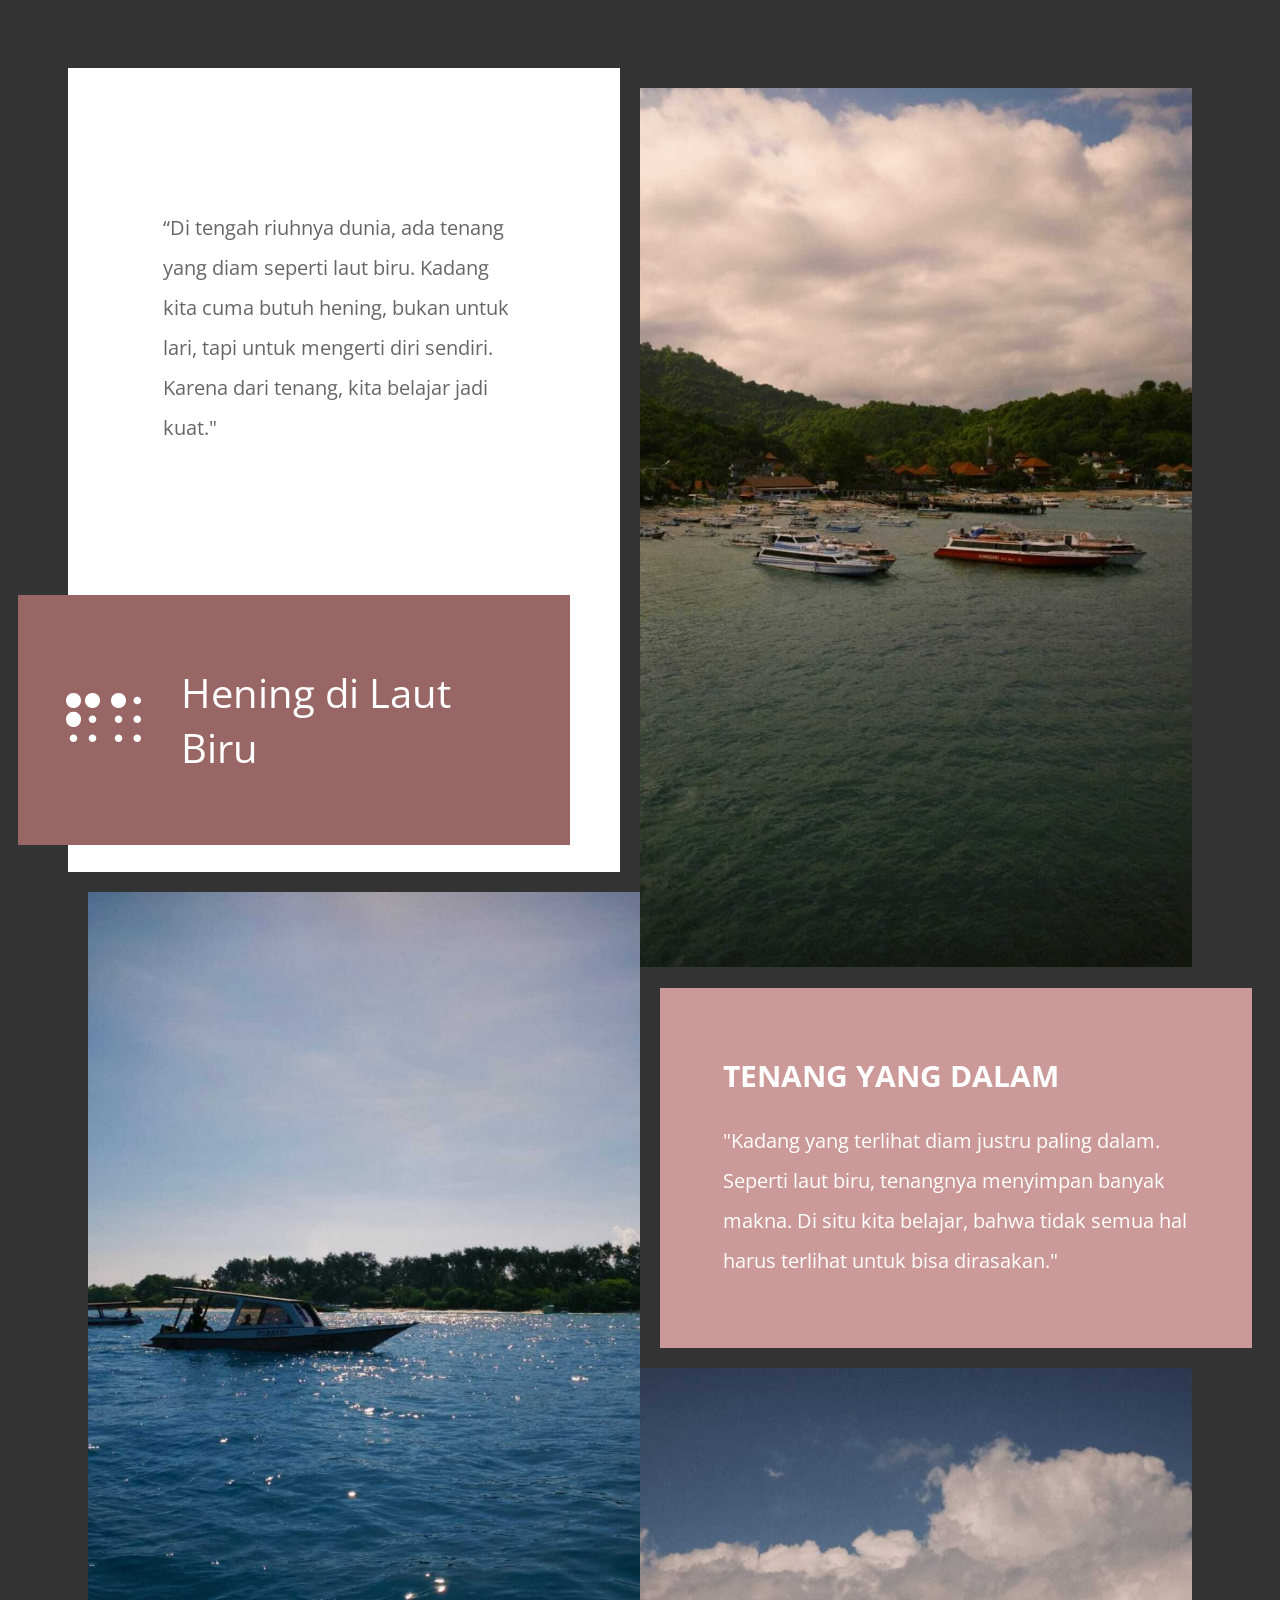
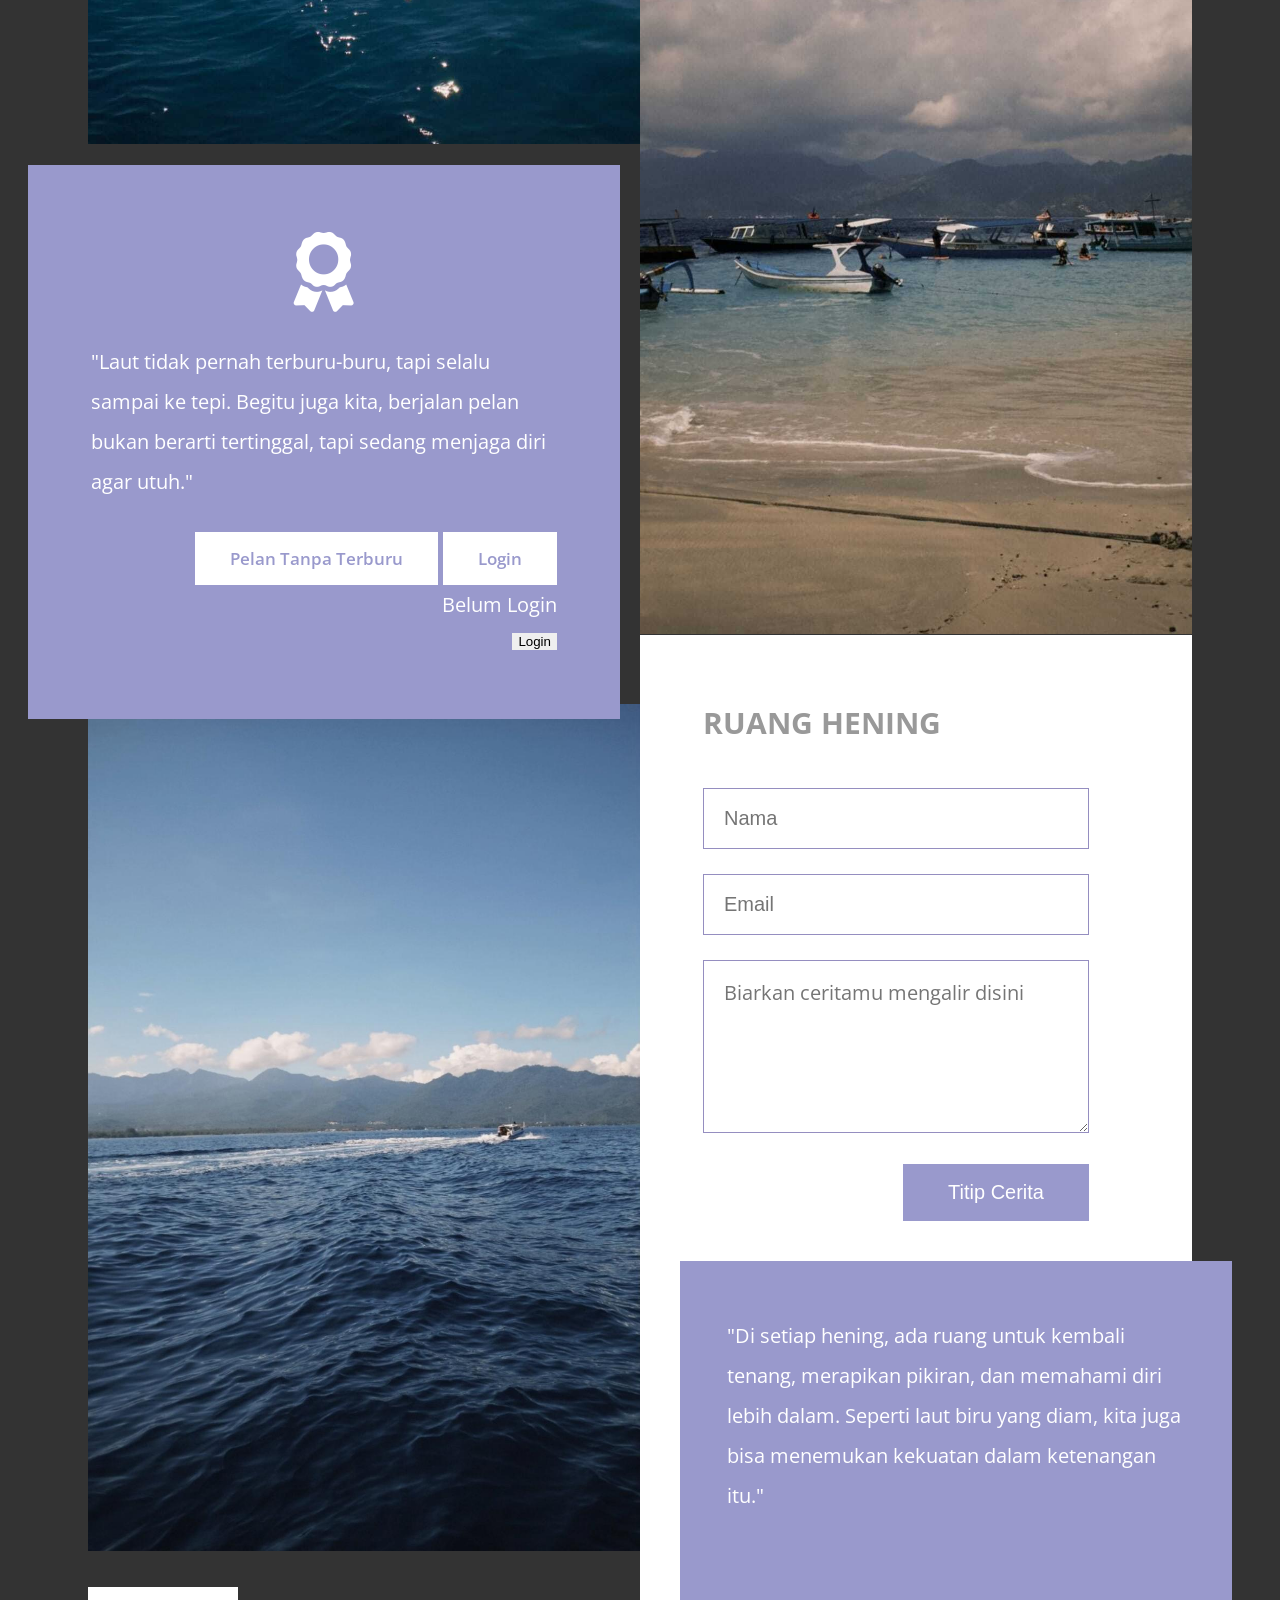
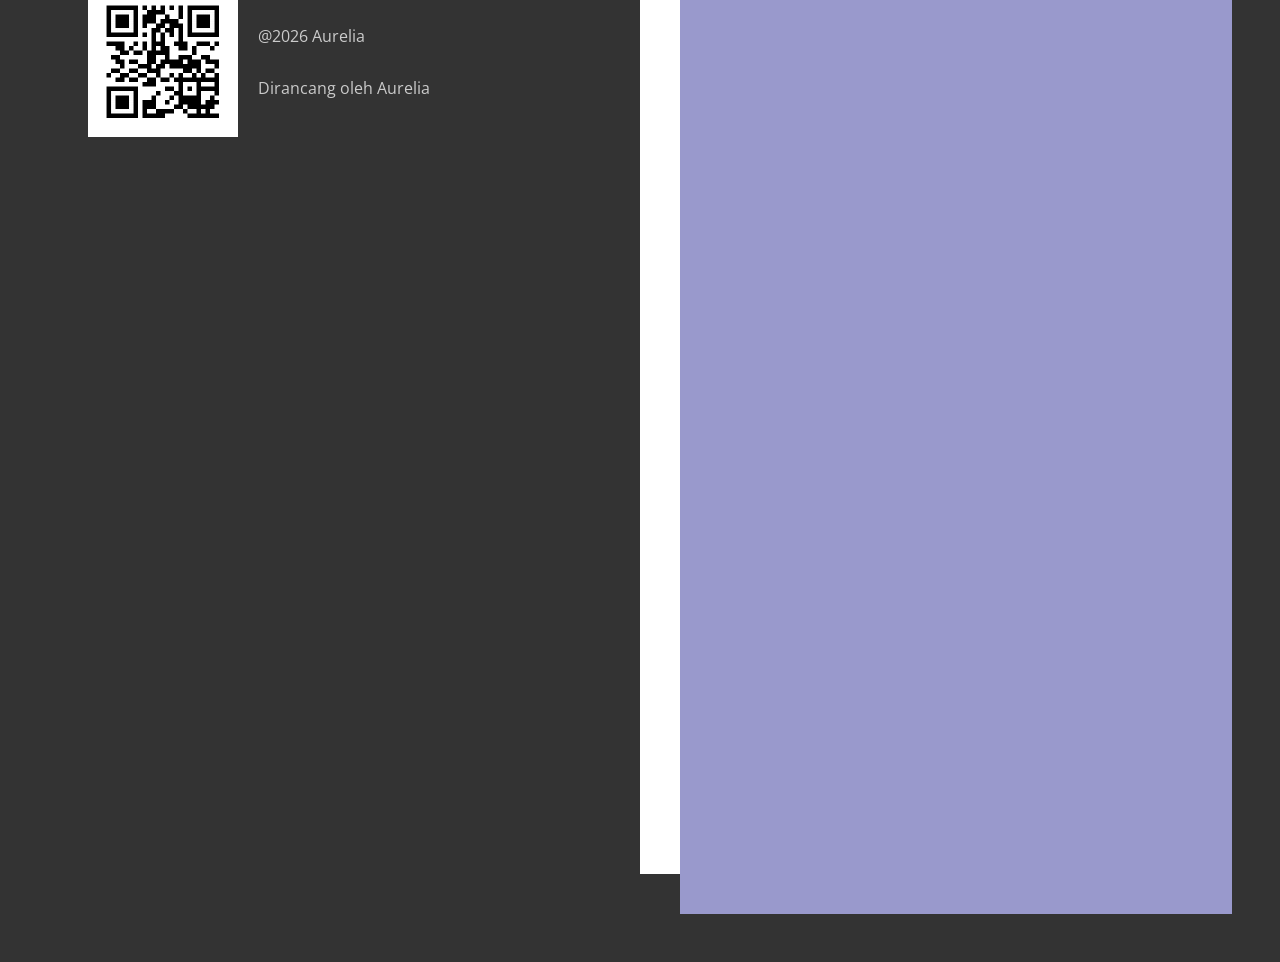
==== index.html @ 264a59b0 "Update index.html" ====
<!DOCTYPE html>
<html lang="en">

<head>
    <meta charset="UTF-8">
    <meta name="viewport" content="width=device-width, initial-scale=1.0">
    <meta http-equiv="X-UA-Compatible" content="ie=edge">
    <title>aureliarazaqa</title>
<!--
Template 2110 Character
http://www.tooplate.com/view/2110-character
-->
    <link rel="stylesheet" href="https://fonts.googleapis.com/css?family=Open+Sans:400,600">
    <!-- https://fonts.google.com/specimen/Open+Sans -->
    <link rel="stylesheet" href="css/all.min.css">
    <!-- https://fontawesome.com/ -->
    <link rel="stylesheet" href="css/tooplate-style.css">
</head>

<body class="tm-bg-dark">
    <main class="tm-container masonry">
        <div class="item tm-bg-white tm-block tm-block-left" data-desktop-seq-no="1" data-mobile-seq-no="1">
            <p class="tm-hero-text">&ldquo;Di tengah riuhnya dunia, ada tenang yang diam seperti laut biru. Kadang kita cuma butuh hening, bukan untuk lari, tapi untuk mengerti diri sendiri. Karena dari tenang, kita belajar jadi kuat."
            </p>
            <header class="tm-block-brand">
                <div class="tm-bg-primary-dark tm-text-white tm-block-brand-inner">
                    <i class="fas fa-braille fa-3x"></i>
                    <h1 class="tm-brand-name">Hening di Laut Biru</h1>
                </div>
            </header>
        </div>
        <div class="item" data-desktop-seq-no="2" data-mobile-seq-no="4">
            <img src="img/image-01.jpg" alt="Image" class="tm-img-left">
        </div>
        <div class="item tm-bg-secondary tm-text-white tm-block tm-block-wider tm-block-pad tm-block-left-2" data-desktop-seq-no="3"
            data-mobile-seq-no="5">
            <i class="fas fa-award fa-4x tm-block-icon"></i>
            <p>"Laut tidak pernah terburu-buru, tapi selalu sampai ke tepi. Begitu juga kita, berjalan pelan bukan berarti tertinggal, tapi sedang menjaga diri agar utuh."</p>
            <div class="tm-text-right">
                <a href="#" class="tm-btn tm-btn-small tm-btn-primary tm-mt">Pelan Tanpa Terburu</a>
                <a href="login/index.html" class="tm-btn tm-btn-small tm-btn-primary tm-mt">Login</a>
                <p id="userInfo">Belum Login</p>
               
<div id="authArea">
    <button onclick="goLogin()" class="nav-cta">Login</button>
</div>
            </div>
        </div>
        <div class="item" data-desktop-seq-no="4" data-mobile-seq-no="8">
            <img src="img/image-04.jpg" alt="Image" class="tm-img-left">
        </div>
        <div class="tm-footer" id="tmFooter" data-desktop-seq-no="5" data-mobile-seq-no="9">
            <img src="img/qr-link-tooplate.png" alt="QR Code" class="tm-img-qr">
            <div>
                <p class="tm-mb-small">@2026 Aurelia</p>
                <p>Dirancang oleh Aurelia</p>
            </div>
        </div>
        <div class="item" data-desktop-seq-no="6" data-mobile-seq-no="2">
            <img src="img/image-02.jpg" alt="Image">
        </div>
        <div class="item tm-block-right" data-desktop-seq-no="7" data-mobile-seq-no="3">
            <div class="tm-block-right-inner tm-bg-primary-light tm-text-white tm-block tm-block-wider tm-block-pad">
                <header>
                    <h2 class="tm-text-uppercase">
                        Tenang yang Dalam
                    </h2>
                </header>
                <p>"Kadang yang terlihat diam justru paling dalam. Seperti laut biru, tenangnya menyimpan banyak makna. Di situ kita belajar, bahwa tidak semua hal harus terlihat untuk bisa dirasakan."</p>

                </p>
                <!-- -->
            </div>
        </div>

        <div class="item" data-desktop-seq-no="8" data-mobile-seq-no="6">
            <img src="img/image-03.jpg" alt="Image">
        </div>

        <div class="item tm-bg-white tm-block tm-form-section" data-desktop-seq-no="9" data-mobile-seq-no="7">
            <div class="tm-form-container tm-block-pad tm-pb-0">
                <header>
                    <h2 class="tm-text-uppercase tm-text-gray-light tm-mb">
                        Ruang Hening
                    </h2>
                </header>
                <form action="index.html" class="tm-contact-form" method="POST">
                    <div class="tm-form-group">
                        <input type="text" id="contact_name" name="contact_name" class="form-control" placeholder="Nama" required/>
                    </div>
                    <div class="tm-form-group">
                        <input type="email" id="contact_email" name="contact_email" class="form-control" placeholder="Email" required/>
                    </div>
                    <div class="tm-form-group">
                        <textarea rows="5" id="contact_message" name="contact_message" class="form-control" placeholder="Biarkan ceritamu mengalir disini" required></textarea>
                    </div>
                    <div class="tm-text-right">
                        <button type="submit" class="tm-btn tm-btn-secondary tm-btn-pad-big">Titip Cerita</button>
                    </div>
                </form>
            </div>

            <div class="tm-form-section-tag">
                <div class="tm-bg-secondary tm-text-white tm-block-pad tm-form-section-tag-inner">
                    <header>
                    </header>
                    <p>"Di setiap hening, ada ruang untuk kembali tenang, merapikan pikiran, dan memahami diri lebih dalam. Seperti laut biru yang diam, kita juga bisa menemukan kekuatan dalam ketenangan itu."</p>
                    <iframe width="855" height="481" src="https://www.youtube.com/embed/cds-Zd9msdQ" title="Cara Aku Keluar dari Hidup yang Bikin Capek &amp; Stuck | Mindset Shift &amp; Healing" frameborder="0" allow="accelerometer; autoplay; clipboard-write; encrypted-media; gyroscope; picture-in-picture; web-share" referrerpolicy="strict-origin-when-cross-origin" allowfullscreen></iframe>
                    <iframe src="https://www.google.com/maps/embed?pb=!1m18!1m12!1m3!1d3952.8996319272687!2d110.39281007500517!3d-7.80044999221977!2m3!1f0!2f0!3f0!3m2!1i1024!2i768!4f13.1!3m3!1m2!1s0x2e7a57669d43fe55%3A0x75fae1bb400d4da5!2sSMA%20Negeri%208%20Yogyakarta!5e0!3m2!1sid!2sid!4v1779973404784!5m2!1sid!2sid" width="600" height="450" style="border:0;" allowfullscreen="" loading="lazy" referrerpolicy="no-referrer-when-downgrade"></iframe>
                </div>
            </div>
        </div>

    </main>
    <script src="js/jquery-3.3.1.min.js"></script>
    <!-- https://jquery.com/download/ -->
    <script>

        let callAdjustLayout;
        let currentLayout = "desktop",
            nextLayout = "desktop";

        /**
         * detect IE
         * returns version of IE or false, if browser is not Internet Explorer
         */
        function detectIE() {
            var ua = window.navigator.userAgent;

            var msie = ua.indexOf('MSIE ');
            if (msie > 0) {
                // IE 10 or older => return version number
                return parseInt(ua.substring(msie + 5, ua.indexOf('.', msie)), 10);
            }

            var trident = ua.indexOf('Trident/');
            if (trident > 0) {
                // IE 11 => return version number
                var rv = ua.indexOf('rv:');
                return parseInt(ua.substring(rv + 3, ua.indexOf('.', rv)), 10);
            }

            var edge = ua.indexOf('Edge/');
            if (edge > 0) {
                // Edge (IE 12+) => return version number
                return parseInt(ua.substring(edge + 5, ua.indexOf('.', edge)), 10);
            }

            // other browser
            return false;
        }

        // Adjust layout based on the browser width
        function adjustLayout() {
            let block1, block2, block3, block4, block5, block6, block7, block8, block9;

            if (window.innerWidth <= 1199) {
                // Mobile layout
                nextLayout = "mobile";
                block1 = $("div[data-mobile-seq-no='1']");
                block2 = $("div[data-mobile-seq-no='2']");
                block3 = $("div[data-mobile-seq-no='3']");
                block4 = $("div[data-mobile-seq-no='4']");
                block5 = $("div[data-mobile-seq-no='5']");
                block6 = $("div[data-mobile-seq-no='6']");
                block7 = $("div[data-mobile-seq-no='7']");
                block8 = $("div[data-mobile-seq-no='8']");
                block9 = $("div[data-mobile-seq-no='9']");
            } else {
                // Desktop layout
                nextLayout = "desktop";
                block1 = $("div[data-desktop-seq-no='1']");
                block2 = $("div[data-desktop-seq-no='2']");
                block3 = $("div[data-desktop-seq-no='3']");
                block4 = $("div[data-desktop-seq-no='4']");
                block5 = $("div[data-desktop-seq-no='5']");
                block6 = $("div[data-desktop-seq-no='6']");
                block7 = $("div[data-desktop-seq-no='7']");
                block8 = $("div[data-desktop-seq-no='8']");
                block9 = $("div[data-desktop-seq-no='9']");
            }

            if (nextLayout !== currentLayout) {
                // Reorder blocks based on their seq no
                block1.after(block2.detach());
                block2.after(block3.detach());
                block3.after(block4.detach());
                block4.after(block5.detach());
                block5.after(block6.detach());
                block6.after(block7.detach());
                block7.after(block8.detach());
                block8.after(block9.detach());
                currentLayout = nextLayout;
            }
        }

        // Adjust layout upon window resize
        window.onresize = function () {
            clearTimeout(callAdjustLayout);
            callAdjustLayout = setTimeout(adjustLayout, 100);
        }

        // DOM is ready
        $(function () {
            if (detectIE()) {
                alert('Please use the latest version of Chrome or Firefox for best browsing experience.');
            }

            adjustLayout();
        })
    </footer>
    <script src="templatemo-maison-doree.js"></script>
    <script src="login/js/welcome.js"></script>
</body>
</html>
---- css/all.min.css ----
/*!
 * Font Awesome Free 5.3.1 by @fontawesome - https://fontawesome.com
 * License - https://fontawesome.com/license/free (Icons: CC BY 4.0, Fonts: SIL OFL 1.1, Code: MIT License)
 */
.fa,.fab,.fal,.far,.fas{-moz-osx-font-smoothing:grayscale;-webkit-font-smoothing:antialiased;display:inline-block;font-style:normal;font-variant:normal;text-rendering:auto;line-height:1}.fa-lg{font-size:1.33333em;line-height:.75em;vertical-align:-.0667em}.fa-xs{font-size:.75em}.fa-sm{font-size:.875em}.fa-1x{font-size:1em}.fa-2x{font-size:2em}.fa-3x{font-size:3em}.fa-4x{font-size:4em}.fa-5x{font-size:5em}.fa-6x{font-size:6em}.fa-7x{font-size:7em}.fa-8x{font-size:8em}.fa-9x{font-size:9em}.fa-10x{font-size:10em}.fa-fw{text-align:center;width:1.25em}.fa-ul{list-style-type:none;margin-left:2.5em;padding-left:0}.fa-ul>li{position:relative}.fa-li{left:-2em;position:absolute;text-align:center;width:2em;line-height:inherit}.fa-border{border:.08em solid #eee;border-radius:.1em;padding:.2em .25em .15em}.fa-pull-left{float:left}.fa-pull-right{float:right}.fa.fa-pull-left,.fab.fa-pull-left,.fal.fa-pull-left,.far.fa-pull-left,.fas.fa-pull-left{margin-right:.3em}.fa.fa-pull-right,.fab.fa-pull-right,.fal.fa-pull-right,.far.fa-pull-right,.fas.fa-pull-right{margin-left:.3em}.fa-spin{animation:fa-spin 2s infinite linear}.fa-pulse{animation:fa-spin 1s infinite steps(8)}@keyframes fa-spin{0%{transform:rotate(0deg)}to{transform:rotate(1turn)}}.fa-rotate-90{-ms-filter:"progid:DXImageTransform.Microsoft.BasicImage(rotation=1)";transform:rotate(90deg)}.fa-rotate-180{-ms-filter:"progid:DXImageTransform.Microsoft.BasicImage(rotation=2)";transform:rotate(180deg)}.fa-rotate-270{-ms-filter:"progid:DXImageTransform.Microsoft.BasicImage(rotation=3)";transform:rotate(270deg)}.fa-flip-horizontal{-ms-filter:"progid:DXImageTransform.Microsoft.BasicImage(rotation=0, mirror=1)";transform:scaleX(-1)}.fa-flip-vertical{transform:scaleY(-1)}.fa-flip-horizontal.fa-flip-vertical,.fa-flip-vertical{-ms-filter:"progid:DXImageTransform.Microsoft.BasicImage(rotation=2, mirror=1)"}.fa-flip-horizontal.fa-flip-vertical{transform:scale(-1)}:root .fa-flip-horizontal,:root .fa-flip-vertical,:root .fa-rotate-90,:root .fa-rotate-180,:root .fa-rotate-270{-webkit-filter:none;filter:none}.fa-stack{display:inline-block;height:2em;line-height:2em;position:relative;vertical-align:middle;width:2em}.fa-stack-1x,.fa-stack-2x{left:0;position:absolute;text-align:center;width:100%}.fa-stack-1x{line-height:inherit}.fa-stack-2x{font-size:2em}.fa-inverse{color:#fff}.fa-500px:before{content:"\f26e"}.fa-accessible-icon:before{content:"\f368"}.fa-accusoft:before{content:"\f369"}.fa-ad:before{content:"\f641"}.fa-address-book:before{content:"\f2b9"}.fa-address-card:before{content:"\f2bb"}.fa-adjust:before{content:"\f042"}.fa-adn:before{content:"\f170"}.fa-adversal:before{content:"\f36a"}.fa-affiliatetheme:before{content:"\f36b"}.fa-air-freshener:before{content:"\f5d0"}.fa-algolia:before{content:"\f36c"}.fa-align-center:before{content:"\f037"}.fa-align-justify:before{content:"\f039"}.fa-align-left:before{content:"\f036"}.fa-align-right:before{content:"\f038"}.fa-alipay:before{content:"\f642"}.fa-allergies:before{content:"\f461"}.fa-amazon:before{content:"\f270"}.fa-amazon-pay:before{content:"\f42c"}.fa-ambulance:before{content:"\f0f9"}.fa-american-sign-language-interpreting:before{content:"\f2a3"}.fa-amilia:before{content:"\f36d"}.fa-anchor:before{content:"\f13d"}.fa-android:before{content:"\f17b"}.fa-angellist:before{content:"\f209"}.fa-angle-double-down:before{content:"\f103"}.fa-angle-double-left:before{content:"\f100"}.fa-angle-double-right:before{content:"\f101"}.fa-angle-double-up:before{content:"\f102"}.fa-angle-down:before{content:"\f107"}.fa-angle-left:before{content:"\f104"}.fa-angle-right:before{content:"\f105"}.fa-angle-up:before{content:"\f106"}.fa-angry:before{content:"\f556"}.fa-angrycreative:before{content:"\f36e"}.fa-angular:before{content:"\f420"}.fa-ankh:before{content:"\f644"}.fa-app-store:before{content:"\f36f"}.fa-app-store-ios:before{content:"\f370"}.fa-apper:before{content:"\f371"}.fa-apple:before{content:"\f179"}.fa-apple-alt:before{content:"\f5d1"}.fa-apple-pay:before{content:"\f415"}.fa-archive:before{content:"\f187"}.fa-archway:before{content:"\f557"}.fa-arrow-alt-circle-down:before{content:"\f358"}.fa-arrow-alt-circle-left:before{content:"\f359"}.fa-arrow-alt-circle-right:before{content:"\f35a"}.fa-arrow-alt-circle-up:before{content:"\f35b"}.fa-arrow-circle-down:before{content:"\f0ab"}.fa-arrow-circle-left:before{content:"\f0a8"}.fa-arrow-circle-right:before{content:"\f0a9"}.fa-arrow-circle-up:before{content:"\f0aa"}.fa-arrow-down:before{content:"\f063"}.fa-arrow-left:before{content:"\f060"}.fa-arrow-right:before{content:"\f061"}.fa-arrow-up:before{content:"\f062"}.fa-arrows-alt:before{content:"\f0b2"}.fa-arrows-alt-h:before{content:"\f337"}.fa-arrows-alt-v:before{content:"\f338"}.fa-assistive-listening-systems:before{content:"\f2a2"}.fa-asterisk:before{content:"\f069"}.fa-asymmetrik:before{content:"\f372"}.fa-at:before{content:"\f1fa"}.fa-atlas:before{content:"\f558"}.fa-atom:before{content:"\f5d2"}.fa-audible:before{content:"\f373"}.fa-audio-description:before{content:"\f29e"}.fa-autoprefixer:before{content:"\f41c"}.fa-avianex:before{content:"\f374"}.fa-aviato:before{content:"\f421"}.fa-award:before{content:"\f559"}.fa-aws:before{content:"\f375"}.fa-backspace:before{content:"\f55a"}.fa-backward:before{content:"\f04a"}.fa-balance-scale:before{content:"\f24e"}.fa-ban:before{content:"\f05e"}.fa-band-aid:before{content:"\f462"}.fa-bandcamp:before{content:"\f2d5"}.fa-barcode:before{content:"\f02a"}.fa-bars:before{content:"\f0c9"}.fa-baseball-ball:before{content:"\f433"}.fa-basketball-ball:before{content:"\f434"}.fa-bath:before{content:"\f2cd"}.fa-battery-empty:before{content:"\f244"}.fa-battery-full:before{content:"\f240"}.fa-battery-half:before{content:"\f242"}.fa-battery-quarter:before{content:"\f243"}.fa-battery-three-quarters:before{content:"\f241"}.fa-bed:before{content:"\f236"}.fa-beer:before{content:"\f0fc"}.fa-behance:before{content:"\f1b4"}.fa-behance-square:before{content:"\f1b5"}.fa-bell:before{content:"\f0f3"}.fa-bell-slash:before{content:"\f1f6"}.fa-bezier-curve:before{content:"\f55b"}.fa-bible:before{content:"\f647"}.fa-bicycle:before{content:"\f206"}.fa-bimobject:before{content:"\f378"}.fa-binoculars:before{content:"\f1e5"}.fa-birthday-cake:before{content:"\f1fd"}.fa-bitbucket:before{content:"\f171"}.fa-bitcoin:before{content:"\f379"}.fa-bity:before{content:"\f37a"}.fa-black-tie:before{content:"\f27e"}.fa-blackberry:before{content:"\f37b"}.fa-blender:before{content:"\f517"}.fa-blind:before{content:"\f29d"}.fa-blogger:before{content:"\f37c"}.fa-blogger-b:before{content:"\f37d"}.fa-bluetooth:before{content:"\f293"}.fa-bluetooth-b:before{content:"\f294"}.fa-bold:before{content:"\f032"}.fa-bolt:before{content:"\f0e7"}.fa-bomb:before{content:"\f1e2"}.fa-bone:before{content:"\f5d7"}.fa-bong:before{content:"\f55c"}.fa-book:before{content:"\f02d"}.fa-book-open:before{content:"\f518"}.fa-book-reader:before{content:"\f5da"}.fa-bookmark:before{content:"\f02e"}.fa-bowling-ball:before{content:"\f436"}.fa-box:before{content:"\f466"}.fa-box-open:before{content:"\f49e"}.fa-boxes:before{content:"\f468"}.fa-braille:before{content:"\f2a1"}.fa-brain:before{content:"\f5dc"}.fa-briefcase:before{content:"\f0b1"}.fa-briefcase-medical:before{content:"\f469"}.fa-broadcast-tower:before{content:"\f519"}.fa-broom:before{content:"\f51a"}.fa-brush:before{content:"\f55d"}.fa-btc:before{content:"\f15a"}.fa-bug:before{content:"\f188"}.fa-building:before{content:"\f1ad"}.fa-bullhorn:before{content:"\f0a1"}.fa-bullseye:before{content:"\f140"}.fa-burn:before{content:"\f46a"}.fa-buromobelexperte:before{content:"\f37f"}.fa-bus:before{content:"\f207"}.fa-bus-alt:before{content:"\f55e"}.fa-business-time:before{content:"\f64a"}.fa-buysellads:before{content:"\f20d"}.fa-calculator:before{content:"\f1ec"}.fa-calendar:before{content:"\f133"}.fa-calendar-alt:before{content:"\f073"}.fa-calendar-check:before{content:"\f274"}.fa-calendar-minus:before{content:"\f272"}.fa-calendar-plus:before{content:"\f271"}.fa-calendar-times:before{content:"\f273"}.fa-camera:before{content:"\f030"}.fa-camera-retro:before{content:"\f083"}.fa-cannabis:before{content:"\f55f"}.fa-capsules:before{content:"\f46b"}.fa-car:before{content:"\f1b9"}.fa-car-alt:before{content:"\f5de"}.fa-car-battery:before{content:"\f5df"}.fa-car-crash:before{content:"\f5e1"}.fa-car-side:before{content:"\f5e4"}.fa-caret-down:before{content:"\f0d7"}.fa-caret-left:before{content:"\f0d9"}.fa-caret-right:before{content:"\f0da"}.fa-caret-square-down:before{content:"\f150"}.fa-caret-square-left:before{content:"\f191"}.fa-caret-square-right:before{content:"\f152"}.fa-caret-square-up:before{content:"\f151"}.fa-caret-up:before{content:"\f0d8"}.fa-cart-arrow-down:before{content:"\f218"}.fa-cart-plus:before{content:"\f217"}.fa-cc-amazon-pay:before{content:"\f42d"}.fa-cc-amex:before{content:"\f1f3"}.fa-cc-apple-pay:before{content:"\f416"}.fa-cc-diners-club:before{content:"\f24c"}.fa-cc-discover:before{content:"\f1f2"}.fa-cc-jcb:before{content:"\f24b"}.fa-cc-mastercard:before{content:"\f1f1"}.fa-cc-paypal:before{content:"\f1f4"}.fa-cc-stripe:before{content:"\f1f5"}.fa-cc-visa:before{content:"\f1f0"}.fa-centercode:before{content:"\f380"}.fa-certificate:before{content:"\f0a3"}.fa-chalkboard:before{content:"\f51b"}.fa-chalkboard-teacher:before{content:"\f51c"}.fa-charging-station:before{content:"\f5e7"}.fa-chart-area:before{content:"\f1fe"}.fa-chart-bar:before{content:"\f080"}.fa-chart-line:before{content:"\f201"}.fa-chart-pie:before{content:"\f200"}.fa-check:before{content:"\f00c"}.fa-check-circle:before{content:"\f058"}.fa-check-double:before{content:"\f560"}.fa-check-square:before{content:"\f14a"}.fa-chess:before{content:"\f439"}.fa-chess-bishop:before{content:"\f43a"}.fa-chess-board:before{content:"\f43c"}.fa-chess-king:before{content:"\f43f"}.fa-chess-knight:before{content:"\f441"}.fa-chess-pawn:before{content:"\f443"}.fa-chess-queen:before{content:"\f445"}.fa-chess-rook:before{content:"\f447"}.fa-chevron-circle-down:before{content:"\f13a"}.fa-chevron-circle-left:before{content:"\f137"}.fa-chevron-circle-right:before{content:"\f138"}.fa-chevron-circle-up:before{content:"\f139"}.fa-chevron-down:before{content:"\f078"}.fa-chevron-left:before{content:"\f053"}.fa-chevron-right:before{content:"\f054"}.fa-chevron-up:before{content:"\f077"}.fa-child:before{content:"\f1ae"}.fa-chrome:before{content:"\f268"}.fa-church:before{content:"\f51d"}.fa-circle:before{content:"\f111"}.fa-circle-notch:before{content:"\f1ce"}.fa-city:before{content:"\f64f"}.fa-clipboard:before{content:"\f328"}.fa-clipboard-check:before{content:"\f46c"}.fa-clipboard-list:before{content:"\f46d"}.fa-clock:before{content:"\f017"}.fa-clone:before{content:"\f24d"}.fa-closed-captioning:before{content:"\f20a"}.fa-cloud:before{content:"\f0c2"}.fa-cloud-download-alt:before{content:"\f381"}.fa-cloud-upload-alt:before{content:"\f382"}.fa-cloudscale:before{content:"\f383"}.fa-cloudsmith:before{content:"\f384"}.fa-cloudversify:before{content:"\f385"}.fa-cocktail:before{content:"\f561"}.fa-code:before{content:"\f121"}.fa-code-branch:before{content:"\f126"}.fa-codepen:before{content:"\f1cb"}.fa-codiepie:before{content:"\f284"}.fa-coffee:before{content:"\f0f4"}.fa-cog:before{content:"\f013"}.fa-cogs:before{content:"\f085"}.fa-coins:before{content:"\f51e"}.fa-columns:before{content:"\f0db"}.fa-comment:before{content:"\f075"}.fa-comment-alt:before{content:"\f27a"}.fa-comment-dollar:before{content:"\f651"}.fa-comment-dots:before{content:"\f4ad"}.fa-comment-slash:before{content:"\f4b3"}.fa-comments:before{content:"\f086"}.fa-comments-dollar:before{content:"\f653"}.fa-compact-disc:before{content:"\f51f"}.fa-compass:before{content:"\f14e"}.fa-compress:before{content:"\f066"}.fa-concierge-bell:before{content:"\f562"}.fa-connectdevelop:before{content:"\f20e"}.fa-contao:before{content:"\f26d"}.fa-cookie:before{content:"\f563"}.fa-cookie-bite:before{content:"\f564"}.fa-copy:before{content:"\f0c5"}.fa-copyright:before{content:"\f1f9"}.fa-couch:before{content:"\f4b8"}.fa-cpanel:before{content:"\f388"}.fa-creative-commons:before{content:"\f25e"}.fa-creative-commons-by:before{content:"\f4e7"}.fa-creative-commons-nc:before{content:"\f4e8"}.fa-creative-commons-nc-eu:before{content:"\f4e9"}.fa-creative-commons-nc-jp:before{content:"\f4ea"}.fa-creative-commons-nd:before{content:"\f4eb"}.fa-creative-commons-pd:before{content:"\f4ec"}.fa-creative-commons-pd-alt:before{content:"\f4ed"}.fa-creative-commons-remix:before{content:"\f4ee"}.fa-creative-commons-sa:before{content:"\f4ef"}.fa-creative-commons-sampling:before{content:"\f4f0"}.fa-creative-commons-sampling-plus:before{content:"\f4f1"}.fa-creative-commons-share:before{content:"\f4f2"}.fa-credit-card:before{content:"\f09d"}.fa-crop:before{content:"\f125"}.fa-crop-alt:before{content:"\f565"}.fa-cross:before{content:"\f654"}.fa-crosshairs:before{content:"\f05b"}.fa-crow:before{content:"\f520"}.fa-crown:before{content:"\f521"}.fa-css3:before{content:"\f13c"}.fa-css3-alt:before{content:"\f38b"}.fa-cube:before{content:"\f1b2"}.fa-cubes:before{content:"\f1b3"}.fa-cut:before{content:"\f0c4"}.fa-cuttlefish:before{content:"\f38c"}.fa-d-and-d:before{content:"\f38d"}.fa-dashcube:before{content:"\f210"}.fa-database:before{content:"\f1c0"}.fa-deaf:before{content:"\f2a4"}.fa-delicious:before{content:"\f1a5"}.fa-deploydog:before{content:"\f38e"}.fa-deskpro:before{content:"\f38f"}.fa-desktop:before{content:"\f108"}.fa-deviantart:before{content:"\f1bd"}.fa-dharmachakra:before{content:"\f655"}.fa-diagnoses:before{content:"\f470"}.fa-dice:before{content:"\f522"}.fa-dice-five:before{content:"\f523"}.fa-dice-four:before{content:"\f524"}.fa-dice-one:before{content:"\f525"}.fa-dice-six:before{content:"\f526"}.fa-dice-three:before{content:"\f527"}.fa-dice-two:before{content:"\f528"}.fa-digg:before{content:"\f1a6"}.fa-digital-ocean:before{content:"\f391"}.fa-digital-tachograph:before{content:"\f566"}.fa-directions:before{content:"\f5eb"}.fa-discord:before{content:"\f392"}.fa-discourse:before{content:"\f393"}.fa-divide:before{content:"\f529"}.fa-dizzy:before{content:"\f567"}.fa-dna:before{content:"\f471"}.fa-dochub:before{content:"\f394"}.fa-docker:before{content:"\f395"}.fa-dollar-sign:before{content:"\f155"}.fa-dolly:before{content:"\f472"}.fa-dolly-flatbed:before{content:"\f474"}.fa-donate:before{content:"\f4b9"}.fa-door-closed:before{content:"\f52a"}.fa-door-open:before{content:"\f52b"}.fa-dot-circle:before{content:"\f192"}.fa-dove:before{content:"\f4ba"}.fa-download:before{content:"\f019"}.fa-draft2digital:before{content:"\f396"}.fa-drafting-compass:before{content:"\f568"}.fa-draw-polygon:before{content:"\f5ee"}.fa-dribbble:before{content:"\f17d"}.fa-dribbble-square:before{content:"\f397"}.fa-dropbox:before{content:"\f16b"}.fa-drum:before{content:"\f569"}.fa-drum-steelpan:before{content:"\f56a"}.fa-drupal:before{content:"\f1a9"}.fa-dumbbell:before{content:"\f44b"}.fa-dyalog:before{content:"\f399"}.fa-earlybirds:before{content:"\f39a"}.fa-ebay:before{content:"\f4f4"}.fa-edge:before{content:"\f282"}.fa-edit:before{content:"\f044"}.fa-eject:before{content:"\f052"}.fa-elementor:before{content:"\f430"}.fa-ellipsis-h:before{content:"\f141"}.fa-ellipsis-v:before{content:"\f142"}.fa-ello:before{content:"\f5f1"}.fa-ember:before{content:"\f423"}.fa-empire:before{content:"\f1d1"}.fa-envelope:before{content:"\f0e0"}.fa-envelope-open:before{content:"\f2b6"}.fa-envelope-open-text:before{content:"\f658"}.fa-envelope-square:before{content:"\f199"}.fa-envira:before{content:"\f299"}.fa-equals:before{content:"\f52c"}.fa-eraser:before{content:"\f12d"}.fa-erlang:before{content:"\f39d"}.fa-ethereum:before{content:"\f42e"}.fa-etsy:before{content:"\f2d7"}.fa-euro-sign:before{content:"\f153"}.fa-exchange-alt:before{content:"\f362"}.fa-exclamation:before{content:"\f12a"}.fa-exclamation-circle:before{content:"\f06a"}.fa-exclamation-triangle:before{content:"\f071"}.fa-expand:before{content:"\f065"}.fa-expand-arrows-alt:before{content:"\f31e"}.fa-expeditedssl:before{content:"\f23e"}.fa-external-link-alt:before{content:"\f35d"}.fa-external-link-square-alt:before{content:"\f360"}.fa-eye:before{content:"\f06e"}.fa-eye-dropper:before{content:"\f1fb"}.fa-eye-slash:before{content:"\f070"}.fa-facebook:before{content:"\f09a"}.fa-facebook-f:before{content:"\f39e"}.fa-facebook-messenger:before{content:"\f39f"}.fa-facebook-square:before{content:"\f082"}.fa-fast-backward:before{content:"\f049"}.fa-fast-forward:before{content:"\f050"}.fa-fax:before{content:"\f1ac"}.fa-feather:before{content:"\f52d"}.fa-feather-alt:before{content:"\f56b"}.fa-female:before{content:"\f182"}.fa-fighter-jet:before{content:"\f0fb"}.fa-file:before{content:"\f15b"}.fa-file-alt:before{content:"\f15c"}.fa-file-archive:before{content:"\f1c6"}.fa-file-audio:before{content:"\f1c7"}.fa-file-code:before{content:"\f1c9"}.fa-file-contract:before{content:"\f56c"}.fa-file-download:before{content:"\f56d"}.fa-file-excel:before{content:"\f1c3"}.fa-file-export:before{content:"\f56e"}.fa-file-image:before{content:"\f1c5"}.fa-file-import:before{content:"\f56f"}.fa-file-invoice:before{content:"\f570"}.fa-file-invoice-dollar:before{content:"\f571"}.fa-file-medical:before{content:"\f477"}.fa-file-medical-alt:before{content:"\f478"}.fa-file-pdf:before{content:"\f1c1"}.fa-file-powerpoint:before{content:"\f1c4"}.fa-file-prescription:before{content:"\f572"}.fa-file-signature:before{content:"\f573"}.fa-file-upload:before{content:"\f574"}.fa-file-video:before{content:"\f1c8"}.fa-file-word:before{content:"\f1c2"}.fa-fill:before{content:"\f575"}.fa-fill-drip:before{content:"\f576"}.fa-film:before{content:"\f008"}.fa-filter:before{content:"\f0b0"}.fa-fingerprint:before{content:"\f577"}.fa-fire:before{content:"\f06d"}.fa-fire-extinguisher:before{content:"\f134"}.fa-firefox:before{content:"\f269"}.fa-first-aid:before{content:"\f479"}.fa-first-order:before{content:"\f2b0"}.fa-first-order-alt:before{content:"\f50a"}.fa-firstdraft:before{content:"\f3a1"}.fa-fish:before{content:"\f578"}.fa-flag:before{content:"\f024"}.fa-flag-checkered:before{content:"\f11e"}.fa-flask:before{content:"\f0c3"}.fa-flickr:before{content:"\f16e"}.fa-flipboard:before{content:"\f44d"}.fa-flushed:before{content:"\f579"}.fa-fly:before{content:"\f417"}.fa-folder:before{content:"\f07b"}.fa-folder-minus:before{content:"\f65d"}.fa-folder-open:before{content:"\f07c"}.fa-folder-plus:before{content:"\f65e"}.fa-font:before{content:"\f031"}.fa-font-awesome:before{content:"\f2b4"}.fa-font-awesome-alt:before{content:"\f35c"}.fa-font-awesome-flag:before{content:"\f425"}.fa-font-awesome-logo-full:before{content:"\f4e6"}.fa-fonticons:before{content:"\f280"}.fa-fonticons-fi:before{content:"\f3a2"}.fa-football-ball:before{content:"\f44e"}.fa-fort-awesome:before{content:"\f286"}.fa-fort-awesome-alt:before{content:"\f3a3"}.fa-forumbee:before{content:"\f211"}.fa-forward:before{content:"\f04e"}.fa-foursquare:before{content:"\f180"}.fa-free-code-camp:before{content:"\f2c5"}.fa-freebsd:before{content:"\f3a4"}.fa-frog:before{content:"\f52e"}.fa-frown:before{content:"\f119"}.fa-frown-open:before{content:"\f57a"}.fa-fulcrum:before{content:"\f50b"}.fa-funnel-dollar:before{content:"\f662"}.fa-futbol:before{content:"\f1e3"}.fa-galactic-republic:before{content:"\f50c"}.fa-galactic-senate:before{content:"\f50d"}.fa-gamepad:before{content:"\f11b"}.fa-gas-pump:before{content:"\f52f"}.fa-gavel:before{content:"\f0e3"}.fa-gem:before{content:"\f3a5"}.fa-genderless:before{content:"\f22d"}.fa-get-pocket:before{content:"\f265"}.fa-gg:before{content:"\f260"}.fa-gg-circle:before{content:"\f261"}.fa-gift:before{content:"\f06b"}.fa-git:before{content:"\f1d3"}.fa-git-square:before{content:"\f1d2"}.fa-github:before{content:"\f09b"}.fa-github-alt:before{content:"\f113"}.fa-github-square:before{content:"\f092"}.fa-gitkraken:before{content:"\f3a6"}.fa-gitlab:before{content:"\f296"}.fa-gitter:before{content:"\f426"}.fa-glass-martini:before{content:"\f000"}.fa-glass-martini-alt:before{content:"\f57b"}.fa-glasses:before{content:"\f530"}.fa-glide:before{content:"\f2a5"}.fa-glide-g:before{content:"\f2a6"}.fa-globe:before{content:"\f0ac"}.fa-globe-africa:before{content:"\f57c"}.fa-globe-americas:before{content:"\f57d"}.fa-globe-asia:before{content:"\f57e"}.fa-gofore:before{content:"\f3a7"}.fa-golf-ball:before{content:"\f450"}.fa-goodreads:before{content:"\f3a8"}.fa-goodreads-g:before{content:"\f3a9"}.fa-google:before{content:"\f1a0"}.fa-google-drive:before{content:"\f3aa"}.fa-google-play:before{content:"\f3ab"}.fa-google-plus:before{content:"\f2b3"}.fa-google-plus-g:before{content:"\f0d5"}.fa-google-plus-square:before{content:"\f0d4"}.fa-google-wallet:before{content:"\f1ee"}.fa-gopuram:before{content:"\f664"}.fa-graduation-cap:before{content:"\f19d"}.fa-gratipay:before{content:"\f184"}.fa-grav:before{content:"\f2d6"}.fa-greater-than:before{content:"\f531"}.fa-greater-than-equal:before{content:"\f532"}.fa-grimace:before{content:"\f57f"}.fa-grin:before{content:"\f580"}.fa-grin-alt:before{content:"\f581"}.fa-grin-beam:before{content:"\f582"}.fa-grin-beam-sweat:before{content:"\f583"}.fa-grin-hearts:before{content:"\f584"}.fa-grin-squint:before{content:"\f585"}.fa-grin-squint-tears:before{content:"\f586"}.fa-grin-stars:before{content:"\f587"}.fa-grin-tears:before{content:"\f588"}.fa-grin-tongue:before{content:"\f589"}.fa-grin-tongue-squint:before{content:"\f58a"}.fa-grin-tongue-wink:before{content:"\f58b"}.fa-grin-wink:before{content:"\f58c"}.fa-grip-horizontal:before{content:"\f58d"}.fa-grip-vertical:before{content:"\f58e"}.fa-gripfire:before{content:"\f3ac"}.fa-grunt:before{content:"\f3ad"}.fa-gulp:before{content:"\f3ae"}.fa-h-square:before{content:"\f0fd"}.fa-hacker-news:before{content:"\f1d4"}.fa-hacker-news-square:before{content:"\f3af"}.fa-hackerrank:before{content:"\f5f7"}.fa-hamsa:before{content:"\f665"}.fa-hand-holding:before{content:"\f4bd"}.fa-hand-holding-heart:before{content:"\f4be"}.fa-hand-holding-usd:before{content:"\f4c0"}.fa-hand-lizard:before{content:"\f258"}.fa-hand-paper:before{content:"\f256"}.fa-hand-peace:before{content:"\f25b"}.fa-hand-point-down:before{content:"\f0a7"}.fa-hand-point-left:before{content:"\f0a5"}.fa-hand-point-right:before{content:"\f0a4"}.fa-hand-point-up:before{content:"\f0a6"}.fa-hand-pointer:before{content:"\f25a"}.fa-hand-rock:before{content:"\f255"}.fa-hand-scissors:before{content:"\f257"}.fa-hand-spock:before{content:"\f259"}.fa-hands:before{content:"\f4c2"}.fa-hands-helping:before{content:"\f4c4"}.fa-handshake:before{content:"\f2b5"}.fa-hashtag:before{content:"\f292"}.fa-haykal:before{content:"\f666"}.fa-hdd:before{content:"\f0a0"}.fa-heading:before{content:"\f1dc"}.fa-headphones:before{content:"\f025"}.fa-headphones-alt:before{content:"\f58f"}.fa-headset:before{content:"\f590"}.fa-heart:before{content:"\f004"}.fa-heartbeat:before{content:"\f21e"}.fa-helicopter:before{content:"\f533"}.fa-highlighter:before{content:"\f591"}.fa-hips:before{content:"\f452"}.fa-hire-a-helper:before{content:"\f3b0"}.fa-history:before{content:"\f1da"}.fa-hockey-puck:before{content:"\f453"}.fa-home:before{content:"\f015"}.fa-hooli:before{content:"\f427"}.fa-hornbill:before{content:"\f592"}.fa-hospital:before{content:"\f0f8"}.fa-hospital-alt:before{content:"\f47d"}.fa-hospital-symbol:before{content:"\f47e"}.fa-hot-tub:before{content:"\f593"}.fa-hotel:before{content:"\f594"}.fa-hotjar:before{content:"\f3b1"}.fa-hourglass:before{content:"\f254"}.fa-hourglass-end:before{content:"\f253"}.fa-hourglass-half:before{content:"\f252"}.fa-hourglass-start:before{content:"\f251"}.fa-houzz:before{content:"\f27c"}.fa-html5:before{content:"\f13b"}.fa-hubspot:before{content:"\f3b2"}.fa-i-cursor:before{content:"\f246"}.fa-id-badge:before{content:"\f2c1"}.fa-id-card:before{content:"\f2c2"}.fa-id-card-alt:before{content:"\f47f"}.fa-image:before{content:"\f03e"}.fa-images:before{content:"\f302"}.fa-imdb:before{content:"\f2d8"}.fa-inbox:before{content:"\f01c"}.fa-indent:before{content:"\f03c"}.fa-industry:before{content:"\f275"}.fa-infinity:before{content:"\f534"}.fa-info:before{content:"\f129"}.fa-info-circle:before{content:"\f05a"}.fa-instagram:before{content:"\f16d"}.fa-internet-explorer:before{content:"\f26b"}.fa-ioxhost:before{content:"\f208"}.fa-italic:before{content:"\f033"}.fa-itunes:before{content:"\f3b4"}.fa-itunes-note:before{content:"\f3b5"}.fa-java:before{content:"\f4e4"}.fa-jedi:before{content:"\f669"}.fa-jedi-order:before{content:"\f50e"}.fa-jenkins:before{content:"\f3b6"}.fa-joget:before{content:"\f3b7"}.fa-joint:before{content:"\f595"}.fa-joomla:before{content:"\f1aa"}.fa-journal-whills:before{content:"\f66a"}.fa-js:before{content:"\f3b8"}.fa-js-square:before{content:"\f3b9"}.fa-jsfiddle:before{content:"\f1cc"}.fa-kaaba:before{content:"\f66b"}.fa-kaggle:before{content:"\f5fa"}.fa-key:before{content:"\f084"}.fa-keybase:before{content:"\f4f5"}.fa-keyboard:before{content:"\f11c"}.fa-keycdn:before{content:"\f3ba"}.fa-khanda:before{content:"\f66d"}.fa-kickstarter:before{content:"\f3bb"}.fa-kickstarter-k:before{content:"\f3bc"}.fa-kiss:before{content:"\f596"}.fa-kiss-beam:before{content:"\f597"}.fa-kiss-wink-heart:before{content:"\f598"}.fa-kiwi-bird:before{content:"\f535"}.fa-korvue:before{content:"\f42f"}.fa-landmark:before{content:"\f66f"}.fa-language:before{content:"\f1ab"}.fa-laptop:before{content:"\f109"}.fa-laptop-code:before{content:"\f5fc"}.fa-laravel:before{content:"\f3bd"}.fa-lastfm:before{content:"\f202"}.fa-lastfm-square:before{content:"\f203"}.fa-laugh:before{content:"\f599"}.fa-laugh-beam:before{content:"\f59a"}.fa-laugh-squint:before{content:"\f59b"}.fa-laugh-wink:before{content:"\f59c"}.fa-layer-group:before{content:"\f5fd"}.fa-leaf:before{content:"\f06c"}.fa-leanpub:before{content:"\f212"}.fa-lemon:before{content:"\f094"}.fa-less:before{content:"\f41d"}.fa-less-than:before{content:"\f536"}.fa-less-than-equal:before{content:"\f537"}.fa-level-down-alt:before{content:"\f3be"}.fa-level-up-alt:before{content:"\f3bf"}.fa-life-ring:before{content:"\f1cd"}.fa-lightbulb:before{content:"\f0eb"}.fa-line:before{content:"\f3c0"}.fa-link:before{content:"\f0c1"}.fa-linkedin:before{content:"\f08c"}.fa-linkedin-in:before{content:"\f0e1"}.fa-linode:before{content:"\f2b8"}.fa-linux:before{content:"\f17c"}.fa-lira-sign:before{content:"\f195"}.fa-list:before{content:"\f03a"}.fa-list-alt:before{content:"\f022"}.fa-list-ol:before{content:"\f0cb"}.fa-list-ul:before{content:"\f0ca"}.fa-location-arrow:before{content:"\f124"}.fa-lock:before{content:"\f023"}.fa-lock-open:before{content:"\f3c1"}.fa-long-arrow-alt-down:before{content:"\f309"}.fa-long-arrow-alt-left:before{content:"\f30a"}.fa-long-arrow-alt-right:before{content:"\f30b"}.fa-long-arrow-alt-up:before{content:"\f30c"}.fa-low-vision:before{content:"\f2a8"}.fa-luggage-cart:before{content:"\f59d"}.fa-lyft:before{content:"\f3c3"}.fa-magento:before{content:"\f3c4"}.fa-magic:before{content:"\f0d0"}.fa-magnet:before{content:"\f076"}.fa-mail-bulk:before{content:"\f674"}.fa-mailchimp:before{content:"\f59e"}.fa-male:before{content:"\f183"}.fa-mandalorian:before{content:"\f50f"}.fa-map:before{content:"\f279"}.fa-map-marked:before{content:"\f59f"}.fa-map-marked-alt:before{content:"\f5a0"}.fa-map-marker:before{content:"\f041"}.fa-map-marker-alt:before{content:"\f3c5"}.fa-map-pin:before{content:"\f276"}.fa-map-signs:before{content:"\f277"}.fa-markdown:before{content:"\f60f"}.fa-marker:before{content:"\f5a1"}.fa-mars:before{content:"\f222"}.fa-mars-double:before{content:"\f227"}.fa-mars-stroke:before{content:"\f229"}.fa-mars-stroke-h:before{content:"\f22b"}.fa-mars-stroke-v:before{content:"\f22a"}.fa-mastodon:before{content:"\f4f6"}.fa-maxcdn:before{content:"\f136"}.fa-medal:before{content:"\f5a2"}.fa-medapps:before{content:"\f3c6"}.fa-medium:before{content:"\f23a"}.fa-medium-m:before{content:"\f3c7"}.fa-medkit:before{content:"\f0fa"}.fa-medrt:before{content:"\f3c8"}.fa-meetup:before{content:"\f2e0"}.fa-megaport:before{content:"\f5a3"}.fa-meh:before{content:"\f11a"}.fa-meh-blank:before{content:"\f5a4"}.fa-meh-rolling-eyes:before{content:"\f5a5"}.fa-memory:before{content:"\f538"}.fa-menorah:before{content:"\f676"}.fa-mercury:before{content:"\f223"}.fa-microchip:before{content:"\f2db"}.fa-microphone:before{content:"\f130"}.fa-microphone-alt:before{content:"\f3c9"}.fa-microphone-alt-slash:before{content:"\f539"}.fa-microphone-slash:before{content:"\f131"}.fa-microscope:before{content:"\f610"}.fa-microsoft:before{content:"\f3ca"}.fa-minus:before{content:"\f068"}.fa-minus-circle:before{content:"\f056"}.fa-minus-square:before{content:"\f146"}.fa-mix:before{content:"\f3cb"}.fa-mixcloud:before{content:"\f289"}.fa-mizuni:before{content:"\f3cc"}.fa-mobile:before{content:"\f10b"}.fa-mobile-alt:before{content:"\f3cd"}.fa-modx:before{content:"\f285"}.fa-monero:before{content:"\f3d0"}.fa-money-bill:before{content:"\f0d6"}.fa-money-bill-alt:before{content:"\f3d1"}.fa-money-bill-wave:before{content:"\f53a"}.fa-money-bill-wave-alt:before{content:"\f53b"}.fa-money-check:before{content:"\f53c"}.fa-money-check-alt:before{content:"\f53d"}.fa-monument:before{content:"\f5a6"}.fa-moon:before{content:"\f186"}.fa-mortar-pestle:before{content:"\f5a7"}.fa-mosque:before{content:"\f678"}.fa-motorcycle:before{content:"\f21c"}.fa-mouse-pointer:before{content:"\f245"}.fa-music:before{content:"\f001"}.fa-napster:before{content:"\f3d2"}.fa-neos:before{content:"\f612"}.fa-neuter:before{content:"\f22c"}.fa-newspaper:before{content:"\f1ea"}.fa-nimblr:before{content:"\f5a8"}.fa-nintendo-switch:before{content:"\f418"}.fa-node:before{content:"\f419"}.fa-node-js:before{content:"\f3d3"}.fa-not-equal:before{content:"\f53e"}.fa-notes-medical:before{content:"\f481"}.fa-npm:before{content:"\f3d4"}.fa-ns8:before{content:"\f3d5"}.fa-nutritionix:before{content:"\f3d6"}.fa-object-group:before{content:"\f247"}.fa-object-ungroup:before{content:"\f248"}.fa-odnoklassniki:before{content:"\f263"}.fa-odnoklassniki-square:before{content:"\f264"}.fa-oil-can:before{content:"\f613"}.fa-old-republic:before{content:"\f510"}.fa-om:before{content:"\f679"}.fa-opencart:before{content:"\f23d"}.fa-openid:before{content:"\f19b"}.fa-opera:before{content:"\f26a"}.fa-optin-monster:before{content:"\f23c"}.fa-osi:before{content:"\f41a"}.fa-outdent:before{content:"\f03b"}.fa-page4:before{content:"\f3d7"}.fa-pagelines:before{content:"\f18c"}.fa-paint-brush:before{content:"\f1fc"}.fa-paint-roller:before{content:"\f5aa"}.fa-palette:before{content:"\f53f"}.fa-palfed:before{content:"\f3d8"}.fa-pallet:before{content:"\f482"}.fa-paper-plane:before{content:"\f1d8"}.fa-paperclip:before{content:"\f0c6"}.fa-parachute-box:before{content:"\f4cd"}.fa-paragraph:before{content:"\f1dd"}.fa-parking:before{content:"\f540"}.fa-passport:before{content:"\f5ab"}.fa-pastafarianism:before{content:"\f67b"}.fa-paste:before{content:"\f0ea"}.fa-patreon:before{content:"\f3d9"}.fa-pause:before{content:"\f04c"}.fa-pause-circle:before{content:"\f28b"}.fa-paw:before{content:"\f1b0"}.fa-paypal:before{content:"\f1ed"}.fa-peace:before{content:"\f67c"}.fa-pen:before{content:"\f304"}.fa-pen-alt:before{content:"\f305"}.fa-pen-fancy:before{content:"\f5ac"}.fa-pen-nib:before{content:"\f5ad"}.fa-pen-square:before{content:"\f14b"}.fa-pencil-alt:before{content:"\f303"}.fa-pencil-ruler:before{content:"\f5ae"}.fa-people-carry:before{content:"\f4ce"}.fa-percent:before{content:"\f295"}.fa-percentage:before{content:"\f541"}.fa-periscope:before{content:"\f3da"}.fa-phabricator:before{content:"\f3db"}.fa-phoenix-framework:before{content:"\f3dc"}.fa-phoenix-squadron:before{content:"\f511"}.fa-phone:before{content:"\f095"}.fa-phone-slash:before{content:"\f3dd"}.fa-phone-square:before{content:"\f098"}.fa-phone-volume:before{content:"\f2a0"}.fa-php:before{content:"\f457"}.fa-pied-piper:before{content:"\f2ae"}.fa-pied-piper-alt:before{content:"\f1a8"}.fa-pied-piper-hat:before{content:"\f4e5"}.fa-pied-piper-pp:before{content:"\f1a7"}.fa-piggy-bank:before{content:"\f4d3"}.fa-pills:before{content:"\f484"}.fa-pinterest:before{content:"\f0d2"}.fa-pinterest-p:before{content:"\f231"}.fa-pinterest-square:before{content:"\f0d3"}.fa-place-of-worship:before{content:"\f67f"}.fa-plane:before{content:"\f072"}.fa-plane-arrival:before{content:"\f5af"}.fa-plane-departure:before{content:"\f5b0"}.fa-play:before{content:"\f04b"}.fa-play-circle:before{content:"\f144"}.fa-playstation:before{content:"\f3df"}.fa-plug:before{content:"\f1e6"}.fa-plus:before{content:"\f067"}.fa-plus-circle:before{content:"\f055"}.fa-plus-square:before{content:"\f0fe"}.fa-podcast:before{content:"\f2ce"}.fa-poll:before{content:"\f681"}.fa-poll-h:before{content:"\f682"}.fa-poo:before{content:"\f2fe"}.fa-poop:before{content:"\f619"}.fa-portrait:before{content:"\f3e0"}.fa-pound-sign:before{content:"\f154"}.fa-power-off:before{content:"\f011"}.fa-pray:before{content:"\f683"}.fa-praying-hands:before{content:"\f684"}.fa-prescription:before{content:"\f5b1"}.fa-prescription-bottle:before{content:"\f485"}.fa-prescription-bottle-alt:before{content:"\f486"}.fa-print:before{content:"\f02f"}.fa-procedures:before{content:"\f487"}.fa-product-hunt:before{content:"\f288"}.fa-project-diagram:before{content:"\f542"}.fa-pushed:before{content:"\f3e1"}.fa-puzzle-piece:before{content:"\f12e"}.fa-python:before{content:"\f3e2"}.fa-qq:before{content:"\f1d6"}.fa-qrcode:before{content:"\f029"}.fa-question:before{content:"\f128"}.fa-question-circle:before{content:"\f059"}.fa-quidditch:before{content:"\f458"}.fa-quinscape:before{content:"\f459"}.fa-quora:before{content:"\f2c4"}.fa-quote-left:before{content:"\f10d"}.fa-quote-right:before{content:"\f10e"}.fa-quran:before{content:"\f687"}.fa-r-project:before{content:"\f4f7"}.fa-random:before{content:"\f074"}.fa-ravelry:before{content:"\f2d9"}.fa-react:before{content:"\f41b"}.fa-readme:before{content:"\f4d5"}.fa-rebel:before{content:"\f1d0"}.fa-receipt:before{content:"\f543"}.fa-recycle:before{content:"\f1b8"}.fa-red-river:before{content:"\f3e3"}.fa-reddit:before{content:"\f1a1"}.fa-reddit-alien:before{content:"\f281"}.fa-reddit-square:before{content:"\f1a2"}.fa-redo:before{content:"\f01e"}.fa-redo-alt:before{content:"\f2f9"}.fa-registered:before{content:"\f25d"}.fa-rendact:before{content:"\f3e4"}.fa-renren:before{content:"\f18b"}.fa-reply:before{content:"\f3e5"}.fa-reply-all:before{content:"\f122"}.fa-replyd:before{content:"\f3e6"}.fa-researchgate:before{content:"\f4f8"}.fa-resolving:before{content:"\f3e7"}.fa-retweet:before{content:"\f079"}.fa-rev:before{content:"\f5b2"}.fa-ribbon:before{content:"\f4d6"}.fa-road:before{content:"\f018"}.fa-robot:before{content:"\f544"}.fa-rocket:before{content:"\f135"}.fa-rocketchat:before{content:"\f3e8"}.fa-rockrms:before{content:"\f3e9"}.fa-route:before{content:"\f4d7"}.fa-rss:before{content:"\f09e"}.fa-rss-square:before{content:"\f143"}.fa-ruble-sign:before{content:"\f158"}.fa-ruler:before{content:"\f545"}.fa-ruler-combined:before{content:"\f546"}.fa-ruler-horizontal:before{content:"\f547"}.fa-ruler-vertical:before{content:"\f548"}.fa-rupee-sign:before{content:"\f156"}.fa-sad-cry:before{content:"\f5b3"}.fa-sad-tear:before{content:"\f5b4"}.fa-safari:before{content:"\f267"}.fa-sass:before{content:"\f41e"}.fa-save:before{content:"\f0c7"}.fa-schlix:before{content:"\f3ea"}.fa-school:before{content:"\f549"}.fa-screwdriver:before{content:"\f54a"}.fa-scribd:before{content:"\f28a"}.fa-search:before{content:"\f002"}.fa-search-dollar:before{content:"\f688"}.fa-search-location:before{content:"\f689"}.fa-search-minus:before{content:"\f010"}.fa-search-plus:before{content:"\f00e"}.fa-searchengin:before{content:"\f3eb"}.fa-seedling:before{content:"\f4d8"}.fa-sellcast:before{content:"\f2da"}.fa-sellsy:before{content:"\f213"}.fa-server:before{content:"\f233"}.fa-servicestack:before{content:"\f3ec"}.fa-shapes:before{content:"\f61f"}.fa-share:before{content:"\f064"}.fa-share-alt:before{content:"\f1e0"}.fa-share-alt-square:before{content:"\f1e1"}.fa-share-square:before{content:"\f14d"}.fa-shekel-sign:before{content:"\f20b"}.fa-shield-alt:before{content:"\f3ed"}.fa-ship:before{content:"\f21a"}.fa-shipping-fast:before{content:"\f48b"}.fa-shirtsinbulk:before{content:"\f214"}.fa-shoe-prints:before{content:"\f54b"}.fa-shopping-bag:before{content:"\f290"}.fa-shopping-basket:before{content:"\f291"}.fa-shopping-cart:before{content:"\f07a"}.fa-shopware:before{content:"\f5b5"}.fa-shower:before{content:"\f2cc"}.fa-shuttle-van:before{content:"\f5b6"}.fa-sign:before{content:"\f4d9"}.fa-sign-in-alt:before{content:"\f2f6"}.fa-sign-language:before{content:"\f2a7"}.fa-sign-out-alt:before{content:"\f2f5"}.fa-signal:before{content:"\f012"}.fa-signature:before{content:"\f5b7"}.fa-simplybuilt:before{content:"\f215"}.fa-sistrix:before{content:"\f3ee"}.fa-sitemap:before{content:"\f0e8"}.fa-sith:before{content:"\f512"}.fa-skull:before{content:"\f54c"}.fa-skyatlas:before{content:"\f216"}.fa-skype:before{content:"\f17e"}.fa-slack:before{content:"\f198"}.fa-slack-hash:before{content:"\f3ef"}.fa-sliders-h:before{content:"\f1de"}.fa-slideshare:before{content:"\f1e7"}.fa-smile:before{content:"\f118"}.fa-smile-beam:before{content:"\f5b8"}.fa-smile-wink:before{content:"\f4da"}.fa-smoking:before{content:"\f48d"}.fa-smoking-ban:before{content:"\f54d"}.fa-snapchat:before{content:"\f2ab"}.fa-snapchat-ghost:before{content:"\f2ac"}.fa-snapchat-square:before{content:"\f2ad"}.fa-snowflake:before{content:"\f2dc"}.fa-socks:before{content:"\f696"}.fa-solar-panel:before{content:"\f5ba"}.fa-sort:before{content:"\f0dc"}.fa-sort-alpha-down:before{content:"\f15d"}.fa-sort-alpha-up:before{content:"\f15e"}.fa-sort-amount-down:before{content:"\f160"}.fa-sort-amount-up:before{content:"\f161"}.fa-sort-down:before{content:"\f0dd"}.fa-sort-numeric-down:before{content:"\f162"}.fa-sort-numeric-up:before{content:"\f163"}.fa-sort-up:before{content:"\f0de"}.fa-soundcloud:before{content:"\f1be"}.fa-spa:before{content:"\f5bb"}.fa-space-shuttle:before{content:"\f197"}.fa-speakap:before{content:"\f3f3"}.fa-spinner:before{content:"\f110"}.fa-splotch:before{content:"\f5bc"}.fa-spotify:before{content:"\f1bc"}.fa-spray-can:before{content:"\f5bd"}.fa-square:before{content:"\f0c8"}.fa-square-full:before{content:"\f45c"}.fa-square-root-alt:before{content:"\f698"}.fa-squarespace:before{content:"\f5be"}.fa-stack-exchange:before{content:"\f18d"}.fa-stack-overflow:before{content:"\f16c"}.fa-stamp:before{content:"\f5bf"}.fa-star:before{content:"\f005"}.fa-star-and-crescent:before{content:"\f699"}.fa-star-half:before{content:"\f089"}.fa-star-half-alt:before{content:"\f5c0"}.fa-star-of-david:before{content:"\f69a"}.fa-star-of-life:before{content:"\f621"}.fa-staylinked:before{content:"\f3f5"}.fa-steam:before{content:"\f1b6"}.fa-steam-square:before{content:"\f1b7"}.fa-steam-symbol:before{content:"\f3f6"}.fa-step-backward:before{content:"\f048"}.fa-step-forward:before{content:"\f051"}.fa-stethoscope:before{content:"\f0f1"}.fa-sticker-mule:before{content:"\f3f7"}.fa-sticky-note:before{content:"\f249"}.fa-stop:before{content:"\f04d"}.fa-stop-circle:before{content:"\f28d"}.fa-stopwatch:before{content:"\f2f2"}.fa-store:before{content:"\f54e"}.fa-store-alt:before{content:"\f54f"}.fa-strava:before{content:"\f428"}.fa-stream:before{content:"\f550"}.fa-street-view:before{content:"\f21d"}.fa-strikethrough:before{content:"\f0cc"}.fa-stripe:before{content:"\f429"}.fa-stripe-s:before{content:"\f42a"}.fa-stroopwafel:before{content:"\f551"}.fa-studiovinari:before{content:"\f3f8"}.fa-stumbleupon:before{content:"\f1a4"}.fa-stumbleupon-circle:before{content:"\f1a3"}.fa-subscript:before{content:"\f12c"}.fa-subway:before{content:"\f239"}.fa-suitcase:before{content:"\f0f2"}.fa-suitcase-rolling:before{content:"\f5c1"}.fa-sun:before{content:"\f185"}.fa-superpowers:before{content:"\f2dd"}.fa-superscript:before{content:"\f12b"}.fa-supple:before{content:"\f3f9"}.fa-surprise:before{content:"\f5c2"}.fa-swatchbook:before{content:"\f5c3"}.fa-swimmer:before{content:"\f5c4"}.fa-swimming-pool:before{content:"\f5c5"}.fa-synagogue:before{content:"\f69b"}.fa-sync:before{content:"\f021"}.fa-sync-alt:before{content:"\f2f1"}.fa-syringe:before{content:"\f48e"}.fa-table:before{content:"\f0ce"}.fa-table-tennis:before{content:"\f45d"}.fa-tablet:before{content:"\f10a"}.fa-tablet-alt:before{content:"\f3fa"}.fa-tablets:before{content:"\f490"}.fa-tachometer-alt:before{content:"\f3fd"}.fa-tag:before{content:"\f02b"}.fa-tags:before{content:"\f02c"}.fa-tape:before{content:"\f4db"}.fa-tasks:before{content:"\f0ae"}.fa-taxi:before{content:"\f1ba"}.fa-teamspeak:before{content:"\f4f9"}.fa-teeth:before{content:"\f62e"}.fa-teeth-open:before{content:"\f62f"}.fa-telegram:before{content:"\f2c6"}.fa-telegram-plane:before{content:"\f3fe"}.fa-tencent-weibo:before{content:"\f1d5"}.fa-terminal:before{content:"\f120"}.fa-text-height:before{content:"\f034"}.fa-text-width:before{content:"\f035"}.fa-th:before{content:"\f00a"}.fa-th-large:before{content:"\f009"}.fa-th-list:before{content:"\f00b"}.fa-the-red-yeti:before{content:"\f69d"}.fa-theater-masks:before{content:"\f630"}.fa-themeco:before{content:"\f5c6"}.fa-themeisle:before{content:"\f2b2"}.fa-thermometer:before{content:"\f491"}.fa-thermometer-empty:before{content:"\f2cb"}.fa-thermometer-full:before{content:"\f2c7"}.fa-thermometer-half:before{content:"\f2c9"}.fa-thermometer-quarter:before{content:"\f2ca"}.fa-thermometer-three-quarters:before{content:"\f2c8"}.fa-thumbs-down:before{content:"\f165"}.fa-thumbs-up:before{content:"\f164"}.fa-thumbtack:before{content:"\f08d"}.fa-ticket-alt:before{content:"\f3ff"}.fa-times:before{content:"\f00d"}.fa-times-circle:before{content:"\f057"}.fa-tint:before{content:"\f043"}.fa-tint-slash:before{content:"\f5c7"}.fa-tired:before{content:"\f5c8"}.fa-toggle-off:before{content:"\f204"}.fa-toggle-on:before{content:"\f205"}.fa-toolbox:before{content:"\f552"}.fa-tooth:before{content:"\f5c9"}.fa-torah:before{content:"\f6a0"}.fa-torii-gate:before{content:"\f6a1"}.fa-trade-federation:before{content:"\f513"}.fa-trademark:before{content:"\f25c"}.fa-traffic-light:before{content:"\f637"}.fa-train:before{content:"\f238"}.fa-transgender:before{content:"\f224"}.fa-transgender-alt:before{content:"\f225"}.fa-trash:before{content:"\f1f8"}.fa-trash-alt:before{content:"\f2ed"}.fa-tree:before{content:"\f1bb"}.fa-trello:before{content:"\f181"}.fa-tripadvisor:before{content:"\f262"}.fa-trophy:before{content:"\f091"}.fa-truck:before{content:"\f0d1"}.fa-truck-loading:before{content:"\f4de"}.fa-truck-monster:before{content:"\f63b"}.fa-truck-moving:before{content:"\f4df"}.fa-truck-pickup:before{content:"\f63c"}.fa-tshirt:before{content:"\f553"}.fa-tty:before{content:"\f1e4"}.fa-tumblr:before{content:"\f173"}.fa-tumblr-square:before{content:"\f174"}.fa-tv:before{content:"\f26c"}.fa-twitch:before{content:"\f1e8"}.fa-twitter:before{content:"\f099"}.fa-twitter-square:before{content:"\f081"}.fa-typo3:before{content:"\f42b"}.fa-uber:before{content:"\f402"}.fa-uikit:before{content:"\f403"}.fa-umbrella:before{content:"\f0e9"}.fa-umbrella-beach:before{content:"\f5ca"}.fa-underline:before{content:"\f0cd"}.fa-undo:before{content:"\f0e2"}.fa-undo-alt:before{content:"\f2ea"}.fa-uniregistry:before{content:"\f404"}.fa-universal-access:before{content:"\f29a"}.fa-university:before{content:"\f19c"}.fa-unlink:before{content:"\f127"}.fa-unlock:before{content:"\f09c"}.fa-unlock-alt:before{content:"\f13e"}.fa-untappd:before{content:"\f405"}.fa-upload:before{content:"\f093"}.fa-usb:before{content:"\f287"}.fa-user:before{content:"\f007"}.fa-user-alt:before{content:"\f406"}.fa-user-alt-slash:before{content:"\f4fa"}.fa-user-astronaut:before{content:"\f4fb"}.fa-user-check:before{content:"\f4fc"}.fa-user-circle:before{content:"\f2bd"}.fa-user-clock:before{content:"\f4fd"}.fa-user-cog:before{content:"\f4fe"}.fa-user-edit:before{content:"\f4ff"}.fa-user-friends:before{content:"\f500"}.fa-user-graduate:before{content:"\f501"}.fa-user-lock:before{content:"\f502"}.fa-user-md:before{content:"\f0f0"}.fa-user-minus:before{content:"\f503"}.fa-user-ninja:before{content:"\f504"}.fa-user-plus:before{content:"\f234"}.fa-user-secret:before{content:"\f21b"}.fa-user-shield:before{content:"\f505"}.fa-user-slash:before{content:"\f506"}.fa-user-tag:before{content:"\f507"}.fa-user-tie:before{content:"\f508"}.fa-user-times:before{content:"\f235"}.fa-users:before{content:"\f0c0"}.fa-users-cog:before{content:"\f509"}.fa-ussunnah:before{content:"\f407"}.fa-utensil-spoon:before{content:"\f2e5"}.fa-utensils:before{content:"\f2e7"}.fa-vaadin:before{content:"\f408"}.fa-vector-square:before{content:"\f5cb"}.fa-venus:before{content:"\f221"}.fa-venus-double:before{content:"\f226"}.fa-venus-mars:before{content:"\f228"}.fa-viacoin:before{content:"\f237"}.fa-viadeo:before{content:"\f2a9"}.fa-viadeo-square:before{content:"\f2aa"}.fa-vial:before{content:"\f492"}.fa-vials:before{content:"\f493"}.fa-viber:before{content:"\f409"}.fa-video:before{content:"\f03d"}.fa-video-slash:before{content:"\f4e2"}.fa-vihara:before{content:"\f6a7"}.fa-vimeo:before{content:"\f40a"}.fa-vimeo-square:before{content:"\f194"}.fa-vimeo-v:before{content:"\f27d"}.fa-vine:before{content:"\f1ca"}.fa-vk:before{content:"\f189"}.fa-vnv:before{content:"\f40b"}.fa-volleyball-ball:before{content:"\f45f"}.fa-volume-down:before{content:"\f027"}.fa-volume-off:before{content:"\f026"}.fa-volume-up:before{content:"\f028"}.fa-vuejs:before{content:"\f41f"}.fa-walking:before{content:"\f554"}.fa-wallet:before{content:"\f555"}.fa-warehouse:before{content:"\f494"}.fa-weebly:before{content:"\f5cc"}.fa-weibo:before{content:"\f18a"}.fa-weight:before{content:"\f496"}.fa-weight-hanging:before{content:"\f5cd"}.fa-weixin:before{content:"\f1d7"}.fa-whatsapp:before{content:"\f232"}.fa-whatsapp-square:before{content:"\f40c"}.fa-wheelchair:before{content:"\f193"}.fa-whmcs:before{content:"\f40d"}.fa-wifi:before{content:"\f1eb"}.fa-wikipedia-w:before{content:"\f266"}.fa-window-close:before{content:"\f410"}.fa-window-maximize:before{content:"\f2d0"}.fa-window-minimize:before{content:"\f2d1"}.fa-window-restore:before{content:"\f2d2"}.fa-windows:before{content:"\f17a"}.fa-wine-glass:before{content:"\f4e3"}.fa-wine-glass-alt:before{content:"\f5ce"}.fa-wix:before{content:"\f5cf"}.fa-wolf-pack-battalion:before{content:"\f514"}.fa-won-sign:before{content:"\f159"}.fa-wordpress:before{content:"\f19a"}.fa-wordpress-simple:before{content:"\f411"}.fa-wpbeginner:before{content:"\f297"}.fa-wpexplorer:before{content:"\f2de"}.fa-wpforms:before{content:"\f298"}.fa-wrench:before{content:"\f0ad"}.fa-x-ray:before{content:"\f497"}.fa-xbox:before{content:"\f412"}.fa-xing:before{content:"\f168"}.fa-xing-square:before{content:"\f169"}.fa-y-combinator:before{content:"\f23b"}.fa-yahoo:before{content:"\f19e"}.fa-yandex:before{content:"\f413"}.fa-yandex-international:before{content:"\f414"}.fa-yelp:before{content:"\f1e9"}.fa-yen-sign:before{content:"\f157"}.fa-yin-yang:before{content:"\f6ad"}.fa-yoast:before{content:"\f2b1"}.fa-youtube:before{content:"\f167"}.fa-youtube-square:before{content:"\f431"}.fa-zhihu:before{content:"\f63f"}.sr-only{border:0;clip:rect(0,0,0,0);height:1px;margin:-1px;overflow:hidden;padding:0;position:absolute;width:1px}.sr-only-focusable:active,.sr-only-focusable:focus{clip:auto;height:auto;margin:0;overflow:visible;position:static;width:auto}@font-face{font-family:"Font Awesome 5 Brands";font-style:normal;font-weight:normal;src:url(../webfonts/fa-brands-400.eot);src:url(../webfonts/fa-brands-400.eot?#iefix) format("embedded-opentype"),url(../webfonts/fa-brands-400.woff2) format("woff2"),url(../webfonts/fa-brands-400.woff) format("woff"),url(../webfonts/fa-brands-400.ttf) format("truetype"),url(../webfonts/fa-brands-400.svg#fontawesome) format("svg")}.fab{font-family:"Font Awesome 5 Brands"}@font-face{font-family:"Font Awesome 5 Free";font-style:normal;font-weight:400;src:url(../webfonts/fa-regular-400.eot);src:url(../webfonts/fa-regular-400.eot?#iefix) format("embedded-opentype"),url(../webfonts/fa-regular-400.woff2) format("woff2"),url(../webfonts/fa-regular-400.woff) format("woff"),url(../webfonts/fa-regular-400.ttf) format("truetype"),url(../webfonts/fa-regular-400.svg#fontawesome) format("svg")}.far{font-weight:400}@font-face{font-family:"Font Awesome 5 Free";font-style:normal;font-weight:900;src:url(../webfonts/fa-solid-900.eot);src:url(../webfonts/fa-solid-900.eot?#iefix) format("embedded-opentype"),url(../webfonts/fa-solid-900.woff2) format("woff2"),url(../webfonts/fa-solid-900.woff) format("woff"),url(../webfonts/fa-solid-900.ttf) format("truetype"),url(../webfonts/fa-solid-900.svg#fontawesome) format("svg")}.fa,.far,.fas{font-family:"Font Awesome 5 Free"}.fa,.fas{font-weight:900}
---- css/tooplate-style.css ----
/* 

Template 2110 Character
http://www.tooplate.com/view/2110-character


COLORS 

Primary Dark:       #996666
Primary Light:      #cc9999
Secondary:          #9999cc
Dark Background:    #333333
Dark Gray Text:     #666666
Light Gray Text:    #999999
Footer Gray Text:   #cccccc

*/

body {
  font-family: "Open Sans", sans-serif;
  font-size: 20px;
  color: #666666;
  -webkit-font-smoothing: antialiased;
  padding: 80px;
  overflow-x: hidden;
}

textarea {
  font-family: "Open Sans", sans-serif;
}

a {
	color: #FF0;
  text-decoration: none;
}

button {
  border: none;
}

a,
button {
  -webkit-transition: all 0.3s ease;
  -o-transition: all 0.3s ease;
  transition: all 0.3s ease;
  cursor: pointer;
}

h2 {
  margin-top: 0;
}

p {
  line-height: 2;
  margin: 0;
}

.tm-container {
  max-width: 1200px;
  width: 100%;
  margin-left: auto;
  margin-right: auto;
  position: relative;
}

/* http://w3bits.com/css-masonry/ */
.masonry {
  /* Masonry container */
  -webkit-column-count: 2;
  column-count: 2;
  -webkit-column-gap: 0;
  column-gap: 0;
}

.item {
  /* Masonry bricks or child elements */
  display: inline-block;
  margin: 0;
  width: 100%;
}

img {
  max-width: 100%;
  height: auto;
}

.tm-relative {
  position: relative;
}

.tm-block {
  position: relative;
  -webkit-box-sizing: border-box;
  box-sizing: border-box;
  max-width: 600px;
}

.tm-block-wider {
  max-width: 640px;
  width: calc(100% + 40px);
}

.tm-block-left {
  right: 20px;
  bottom: 20px;
}

.tm-block-left-2 {
  right: 60px;
  top: 15px;
}

.tm-block-right {
  padding: 15px 0 20px 20px;
}

.tm-img-left {
  display: block;
  margin-right: 0;
  margin-left: auto;
}

.tm-hero-text {
  padding: 140px 95px 0;
}

.tm-block-pad {
  padding: 67px 63px;
}

.tm-block-icon {
  text-align: center;
  display: block;
  margin: 0 30px 30px;
}

.tm-block-brand {
  position: relative;
  margin-top: 147px;
  margin-bottom: 27px;
}

.tm-block-brand-inner {
  position: relative;
  right: 50px;
  padding: 70px 48px;
  display: -webkit-box;
  display: -ms-flexbox;
  display: flex;
  -webkit-box-align: center;
  -ms-flex-align: center;
  align-items: center;
}

.tm-brand-name {
  margin: 0 40px 0;
  font-size: 2.5rem;
  font-weight: 400;
}

.tm-bg-dark {
  background-color: #333333;
}

.tm-bg-white {
  background-color: #ffffff;
}

.tm-btn {
  padding: 15px 25px;
  display: inline-block;
  font-size: 1em;
}

.tm-btn-small {
  font-size: 17px;
  font-weight: 600;
  padding: 15px 35px;
}

.tm-btn-pad-big {
  padding: 17px 45px;
}

.tm-btn-primary {
  color: #9999cc;
  background-color: #ffffff;
}

.tm-btn-primary:hover {
  background-color: #c5c5e6;
}

.tm-btn-secondary {
  color: white;
  background-color: #9999cc;
}

.tm-btn-secondary:hover {
  color: #ffffff;
  background-color: #5b5bb2;
}

.tm-text-white {
  color: #ffffff;
}

.tm-text-gray-light {
  color: #999999;
}

.tm-bg-primary-light {
  background-color: #cc9999;
}

.tm-bg-primary-dark {
  background-color: #996666;
}

.tm-bg-secondary {
  background-color: #9999cc;
}

.tm-mt {
  margin-top: 30px;
}

.tm-mt-big {
  margin-top: 50px;
}

.tm-mb {
  margin-bottom: 45px;
}

.tm-mb-small {
  margin-bottom: 20px;
}

.tm-text-right {
  text-align: right;
}

.tm-text-uppercase {
  text-transform: uppercase;
}

.tm-form-group {
  margin-bottom: 25px;
}

input,
textarea {
  width: 100%;
  -webkit-box-sizing: border-box;
  box-sizing: border-box;
  border: 1px solid #958ec0;
  padding: 18px 20px;
  font-size: 1em;
}

.tm-contact-form {
  width: calc(100% - 40px);
}

.tm-form-section {
  margin-top: -5px;
}

.tm-form-section-tag {
  position: relative;
}

.tm-form-section-tag h2 {
  font-size: 1.6rem;
}

.tm-form-section-tag-inner {
  position: relative;
  left: 40px;
  right: -40px;
  bottom: -40px;
  width: 100%;
  max-width: 600px;
  box-sizing: border-box;
  padding: 55px 47px;
}

.tm-pb-0 {
  padding-bottom: 0 !important;
}

.tm-img-qr {
  width: 150px;
  height: 150px;
  margin: 30px 20px 30px 0;
}

.tm-footer {
  display: -webkit-box;
  display: -ms-flexbox;
  display: flex;
  -webkit-box-align: center;
  -ms-flex-align: center;
  align-items: center;
  max-width: 600px;
  margin-right: 0;
  margin-left: auto;
}

.tm-footer,
.tm-footer a {
  color: #cbcbcb;
}

.tm-footer a:hover {
  color: #996666;
}

.tm-footer p {
  font-size: 16px;
}

@media (max-width: 1232px) {
  body {
    padding: 60px;
  }
}

@media (max-width: 1199px) {
  .masonry {
    /* Masonry container */
    -webkit-column-count: 1;
    column-count: 1;
  }

  .tm-container {
    max-width: 600px;
  }
}

@media (max-width: 540px) {
  .tm-block-brand-inner {
    flex-direction: column;
    padding: 35px;
    right: 30px;
  }

  .tm-brand-name {
    margin-top: 20px;
  }

  .tm-contact-form {
    width: calc(100% - 20px);
  }
}

@media (max-width: 520px) {
  body {
    padding: 50px;
  }

  .tm-block-pad {
    padding: 45px;
  }

  .tm-hero-text {
    padding: 50px 45px 0;
  }

  .tm-block-brand {
    margin-top: 70px;
  }
}

@media (max-width: 417px) {
  .tm-block-left,
  .tm-block-left-2 {
    right: 0;
  }

  .tm-block-wider {
    width: 100%;
  }

  .tm-footer {
    flex-direction: column;
  }
}

@media (max-width: 390px) {
  body {
    padding: 40px 20px 10px;
  }

  .tm-form-section-tag-inner {
    left: 25px;
    right: -25px;
    bottom: -25px;
  }
}
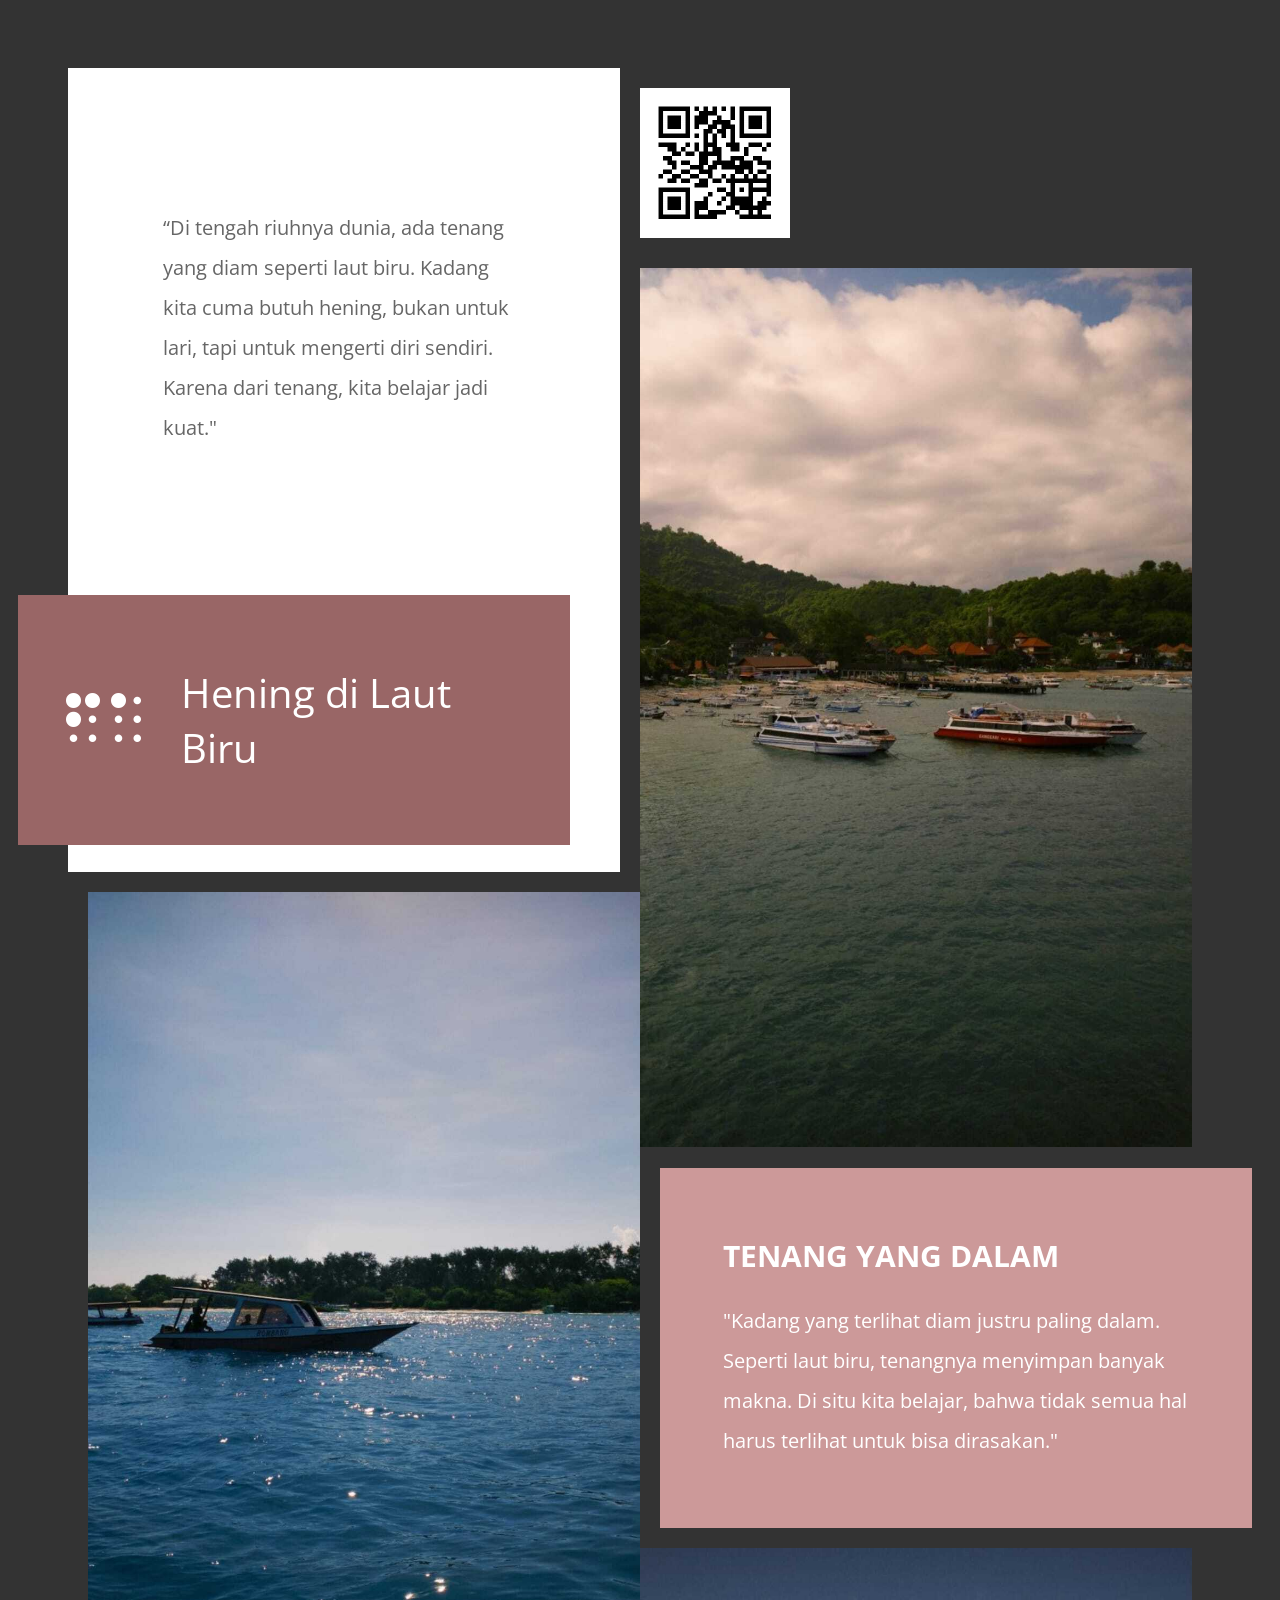
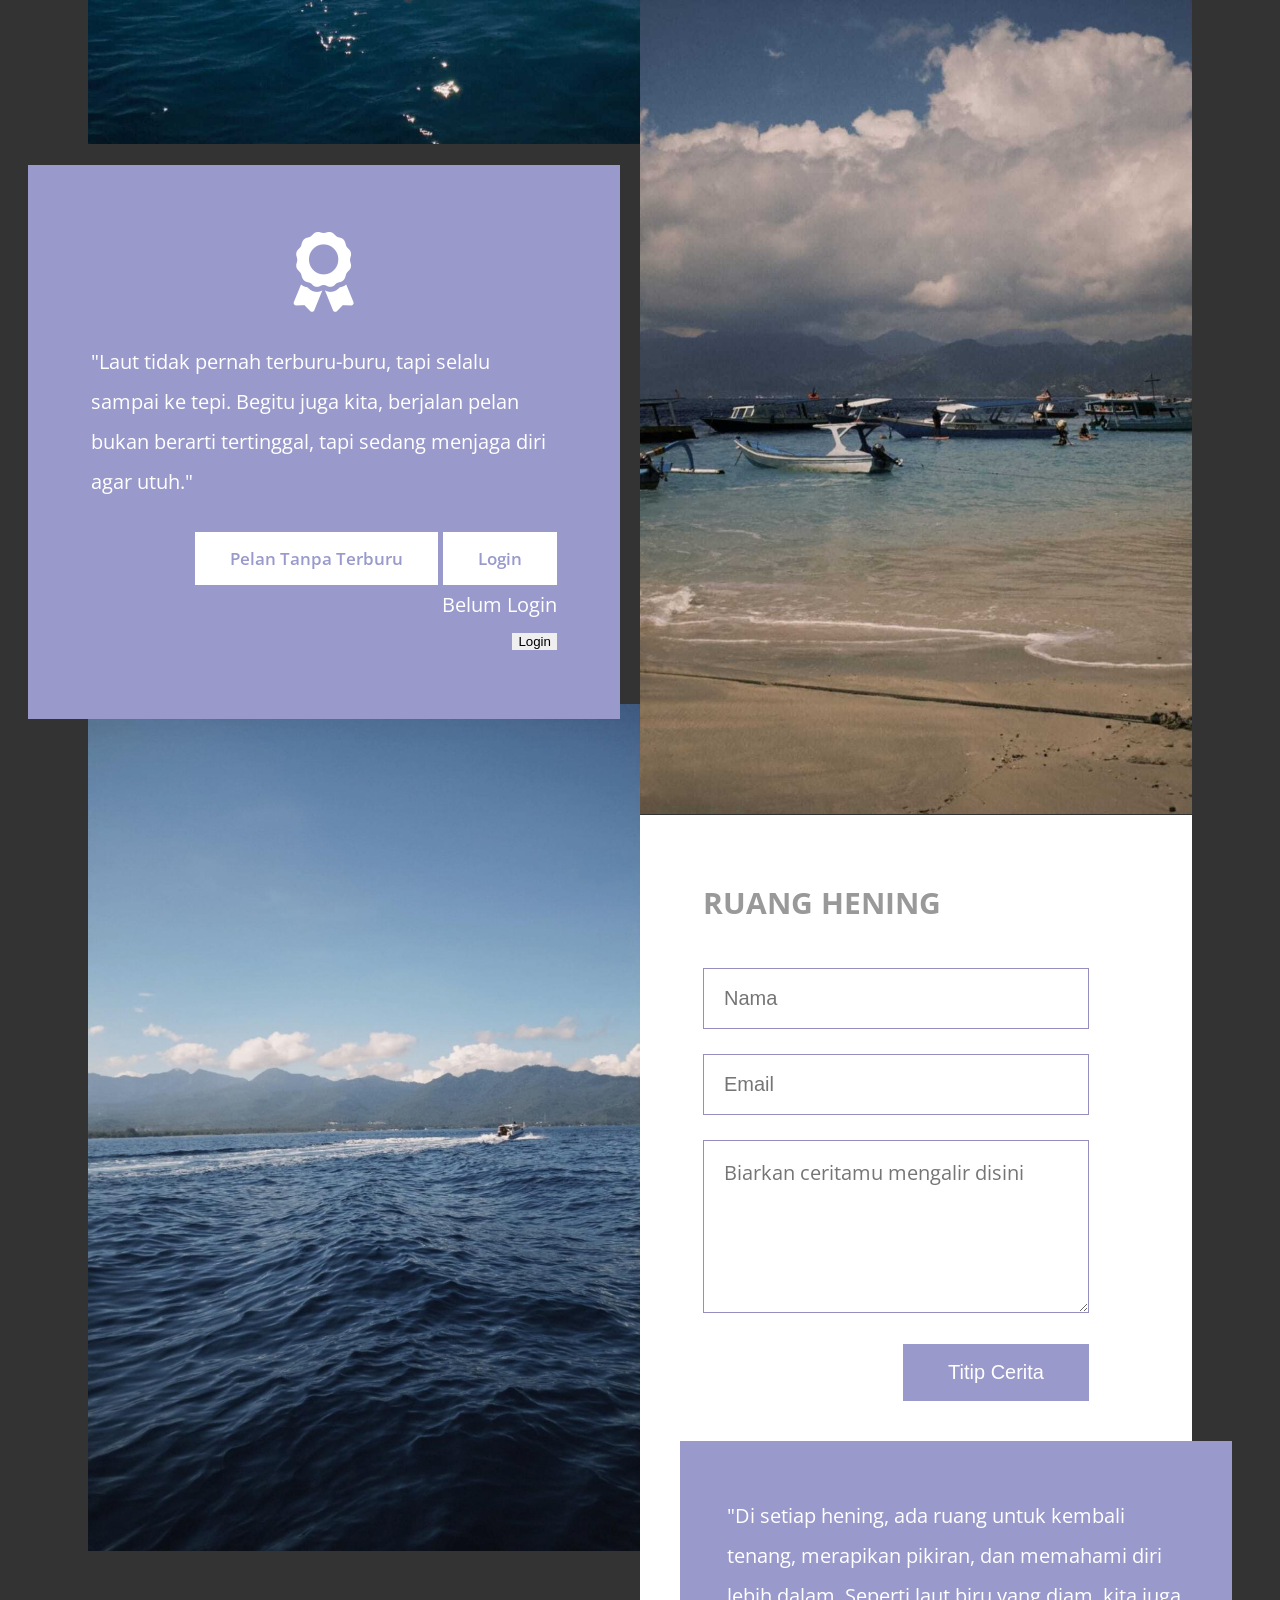
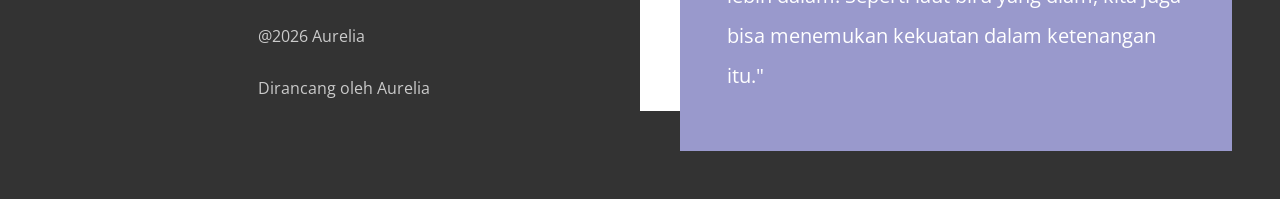
==== commit 6d1f4a46: "Update index.html" ====
--- a/index.html
+++ b/index.html
@@ -105,8 +105,6 @@
                     <header>
                     </header>
                     <p>"Di setiap hening, ada ruang untuk kembali tenang, merapikan pikiran, dan memahami diri lebih dalam. Seperti laut biru yang diam, kita juga bisa menemukan kekuatan dalam ketenangan itu."</p>
-                    <iframe width="855" height="481" src="https://www.youtube.com/embed/cds-Zd9msdQ" title="Cara Aku Keluar dari Hidup yang Bikin Capek &amp; Stuck | Mindset Shift &amp; Healing" frameborder="0" allow="accelerometer; autoplay; clipboard-write; encrypted-media; gyroscope; picture-in-picture; web-share" referrerpolicy="strict-origin-when-cross-origin" allowfullscreen></iframe>
-                    <iframe src="https://www.google.com/maps/embed?pb=!1m18!1m12!1m3!1d3952.8996319272687!2d110.39281007500517!3d-7.80044999221977!2m3!1f0!2f0!3f0!3m2!1i1024!2i768!4f13.1!3m3!1m2!1s0x2e7a57669d43fe55%3A0x75fae1bb400d4da5!2sSMA%20Negeri%208%20Yogyakarta!5e0!3m2!1sid!2sid!4v1779973404784!5m2!1sid!2sid" width="600" height="450" style="border:0;" allowfullscreen="" loading="lazy" referrerpolicy="no-referrer-when-downgrade"></iframe>
                 </div>
             </div>
         </div>
@@ -208,6 +206,8 @@
 
             adjustLayout();
         })
+        <iframe width="855" height="481" src="https://www.youtube.com/embed/cds-Zd9msdQ" title="Cara Aku Keluar dari Hidup yang Bikin Capek &amp; Stuck | Mindset Shift &amp; Healing" frameborder="0" allow="accelerometer; autoplay; clipboard-write; encrypted-media; gyroscope; picture-in-picture; web-share" referrerpolicy="strict-origin-when-cross-origin" allowfullscreen></iframe>
+                    <iframe src="https://www.google.com/maps/embed?pb=!1m18!1m12!1m3!1d3952.8996319272687!2d110.39281007500517!3d-7.80044999221977!2m3!1f0!2f0!3f0!3m2!1i1024!2i768!4f13.1!3m3!1m2!1s0x2e7a57669d43fe55%3A0x75fae1bb400d4da5!2sSMA%20Negeri%208%20Yogyakarta!5e0!3m2!1sid!2sid!4v1779973404784!5m2!1sid!2sid" width="600" height="450" style="border:0;" allowfullscreen="" loading="lazy" referrerpolicy="no-referrer-when-downgrade"></iframe>
     </footer>
     <script src="templatemo-maison-doree.js"></script>
     <script src="login/js/welcome.js"></script>
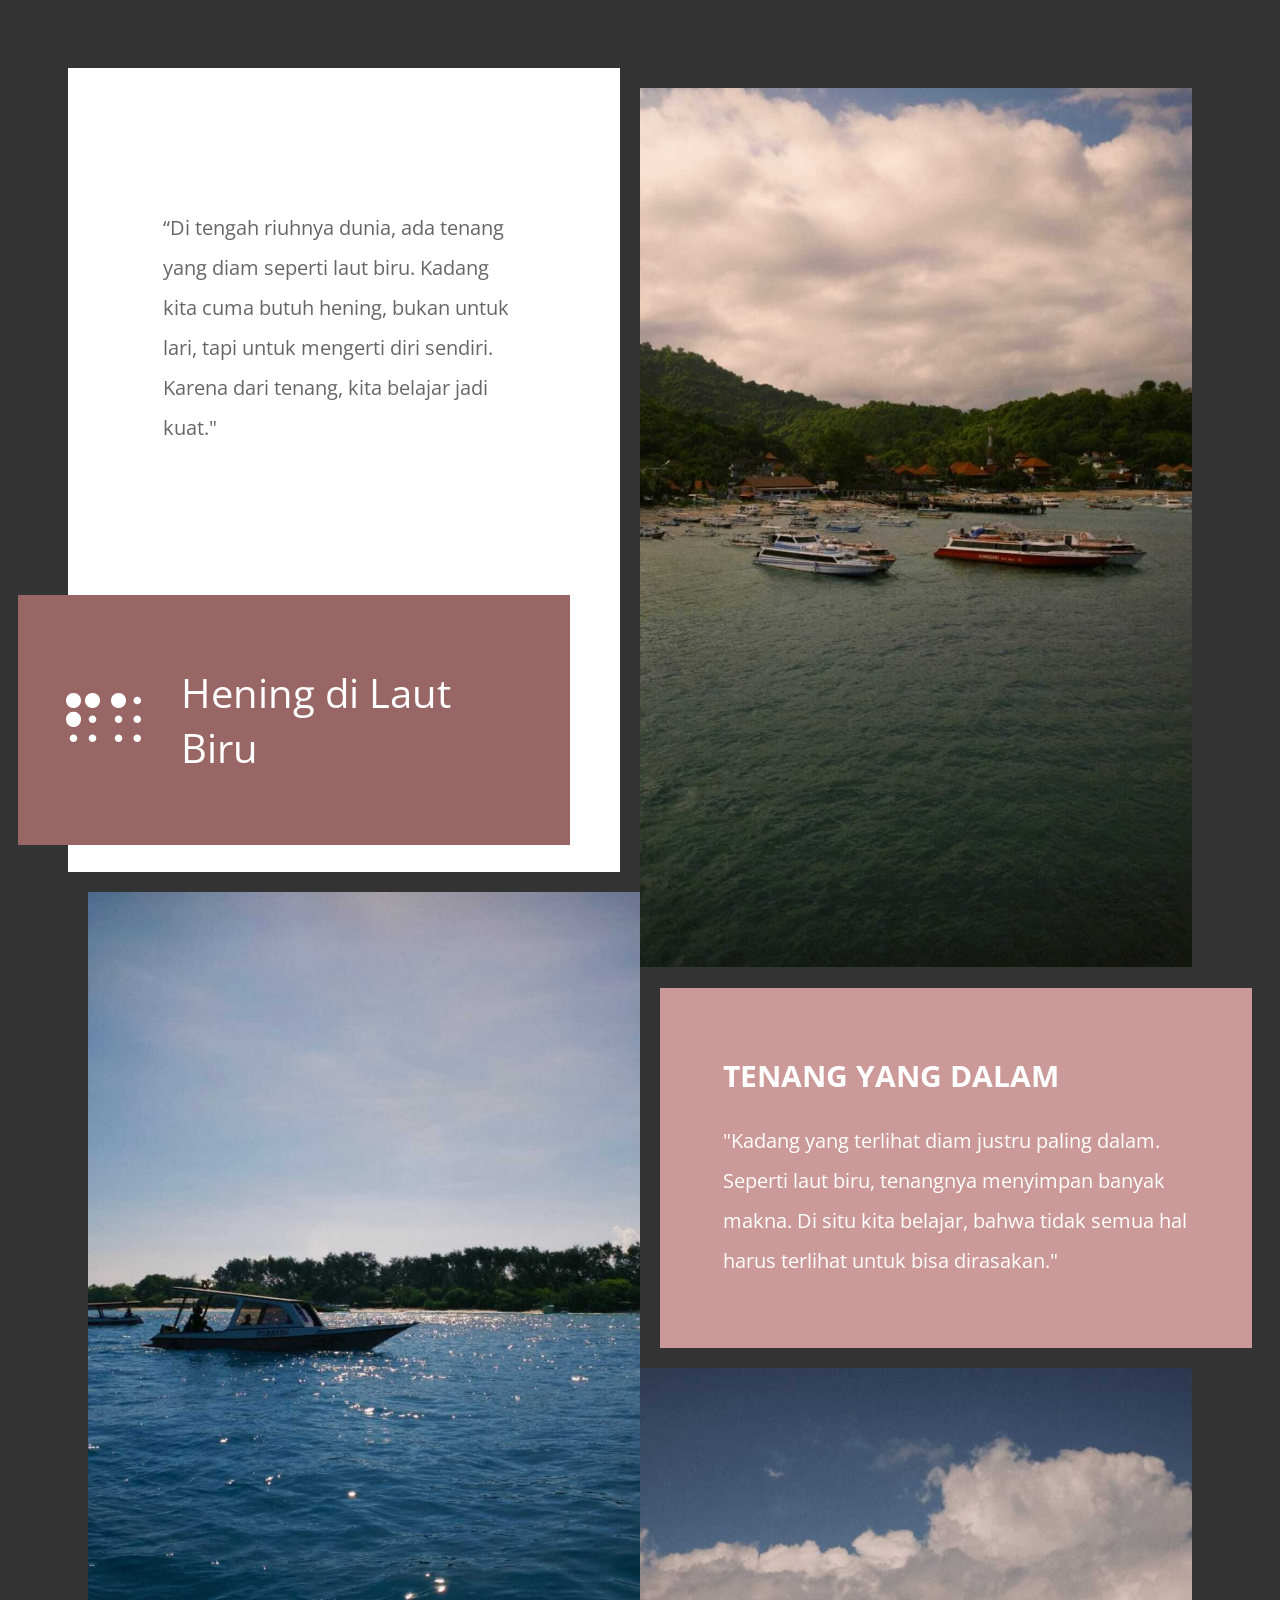
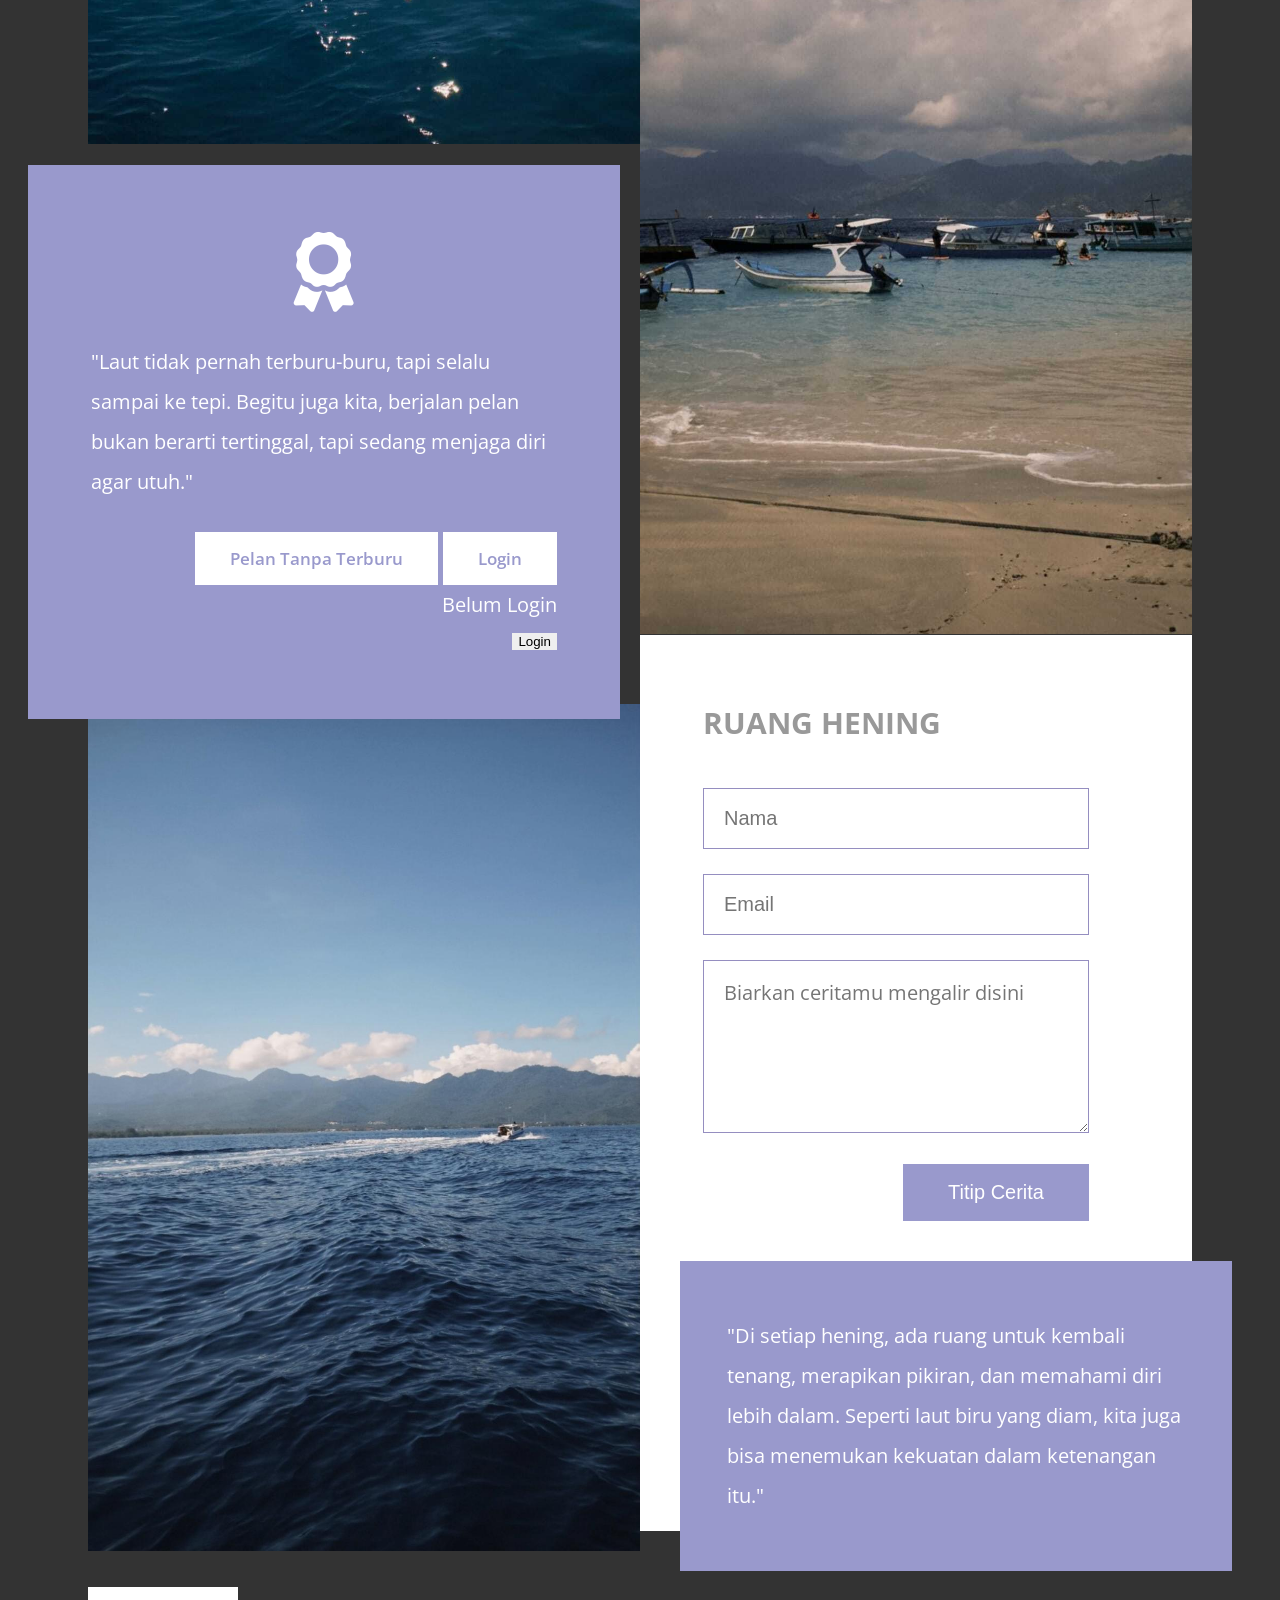
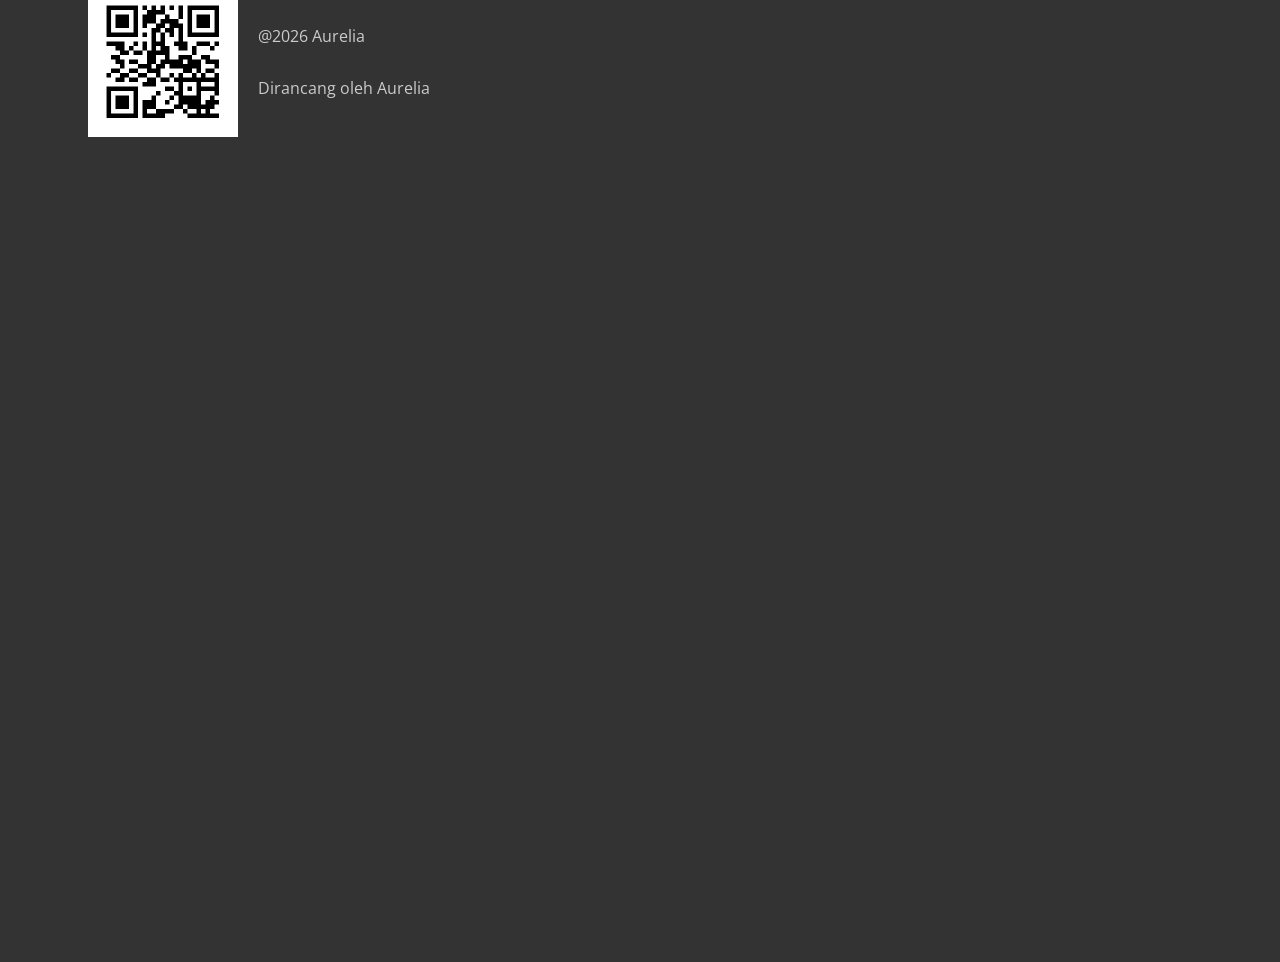
==== commit 12b142ba: "Update index.html" ====
--- a/index.html
+++ b/index.html
@@ -108,7 +108,8 @@
                 </div>
             </div>
         </div>
-
+        <iframe width="855" height="481" src="https://www.youtube.com/embed/cds-Zd9msdQ" title="Cara Aku Keluar dari Hidup yang Bikin Capek &amp; Stuck | Mindset Shift &amp; Healing" frameborder="0" allow="accelerometer; autoplay; clipboard-write; encrypted-media; gyroscope; picture-in-picture; web-share" referrerpolicy="strict-origin-when-cross-origin" allowfullscreen></iframe>
+                    <iframe src="https://www.google.com/maps/embed?pb=!1m18!1m12!1m3!1d3952.8996319272687!2d110.39281007500517!3d-7.80044999221977!2m3!1f0!2f0!3f0!3m2!1i1024!2i768!4f13.1!3m3!1m2!1s0x2e7a57669d43fe55%3A0x75fae1bb400d4da5!2sSMA%20Negeri%208%20Yogyakarta!5e0!3m2!1sid!2sid!4v1779973404784!5m2!1sid!2sid" width="600" height="450" style="border:0;" allowfullscreen="" loading="lazy" referrerpolicy="no-referrer-when-downgrade"></iframe>
     </main>
     <script src="js/jquery-3.3.1.min.js"></script>
     <!-- https://jquery.com/download/ -->
@@ -206,8 +207,6 @@
 
             adjustLayout();
         })
-        <iframe width="855" height="481" src="https://www.youtube.com/embed/cds-Zd9msdQ" title="Cara Aku Keluar dari Hidup yang Bikin Capek &amp; Stuck | Mindset Shift &amp; Healing" frameborder="0" allow="accelerometer; autoplay; clipboard-write; encrypted-media; gyroscope; picture-in-picture; web-share" referrerpolicy="strict-origin-when-cross-origin" allowfullscreen></iframe>
-                    <iframe src="https://www.google.com/maps/embed?pb=!1m18!1m12!1m3!1d3952.8996319272687!2d110.39281007500517!3d-7.80044999221977!2m3!1f0!2f0!3f0!3m2!1i1024!2i768!4f13.1!3m3!1m2!1s0x2e7a57669d43fe55%3A0x75fae1bb400d4da5!2sSMA%20Negeri%208%20Yogyakarta!5e0!3m2!1sid!2sid!4v1779973404784!5m2!1sid!2sid" width="600" height="450" style="border:0;" allowfullscreen="" loading="lazy" referrerpolicy="no-referrer-when-downgrade"></iframe>
     </footer>
     <script src="templatemo-maison-doree.js"></script>
     <script src="login/js/welcome.js"></script>
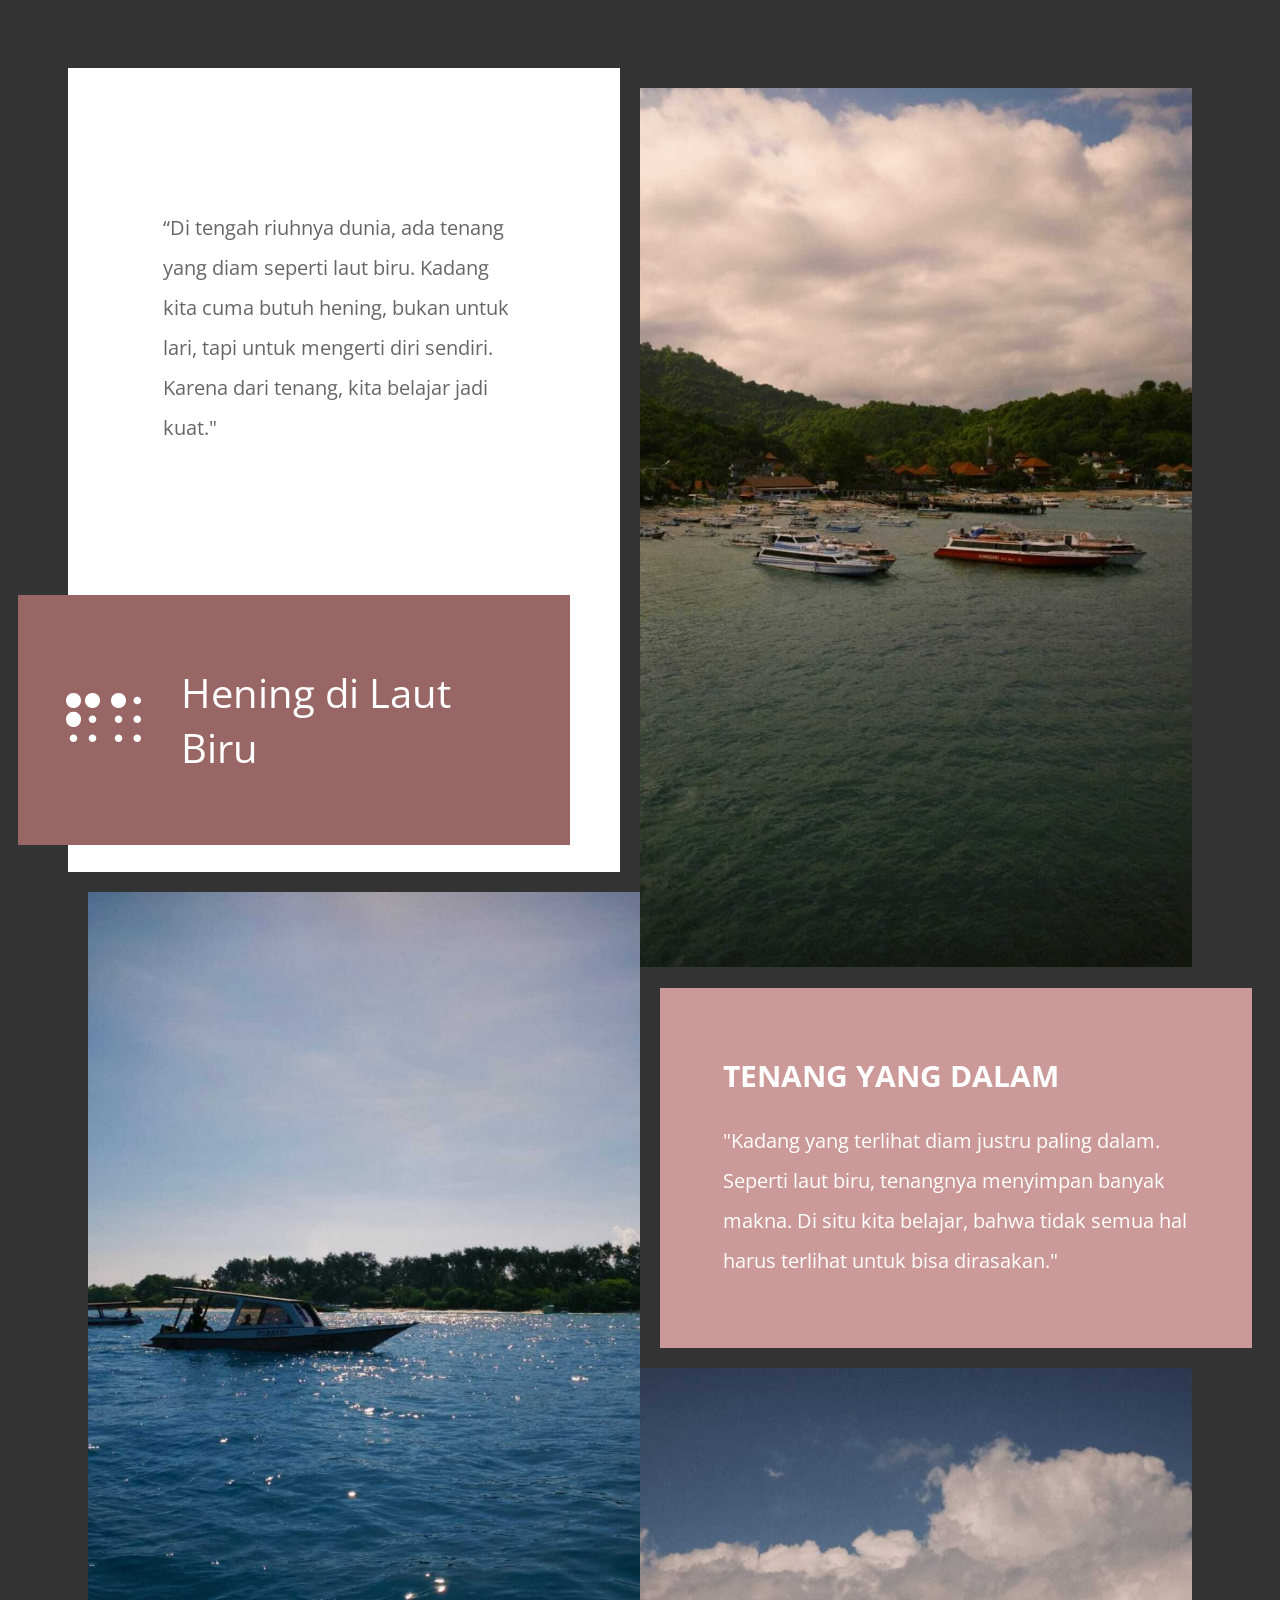
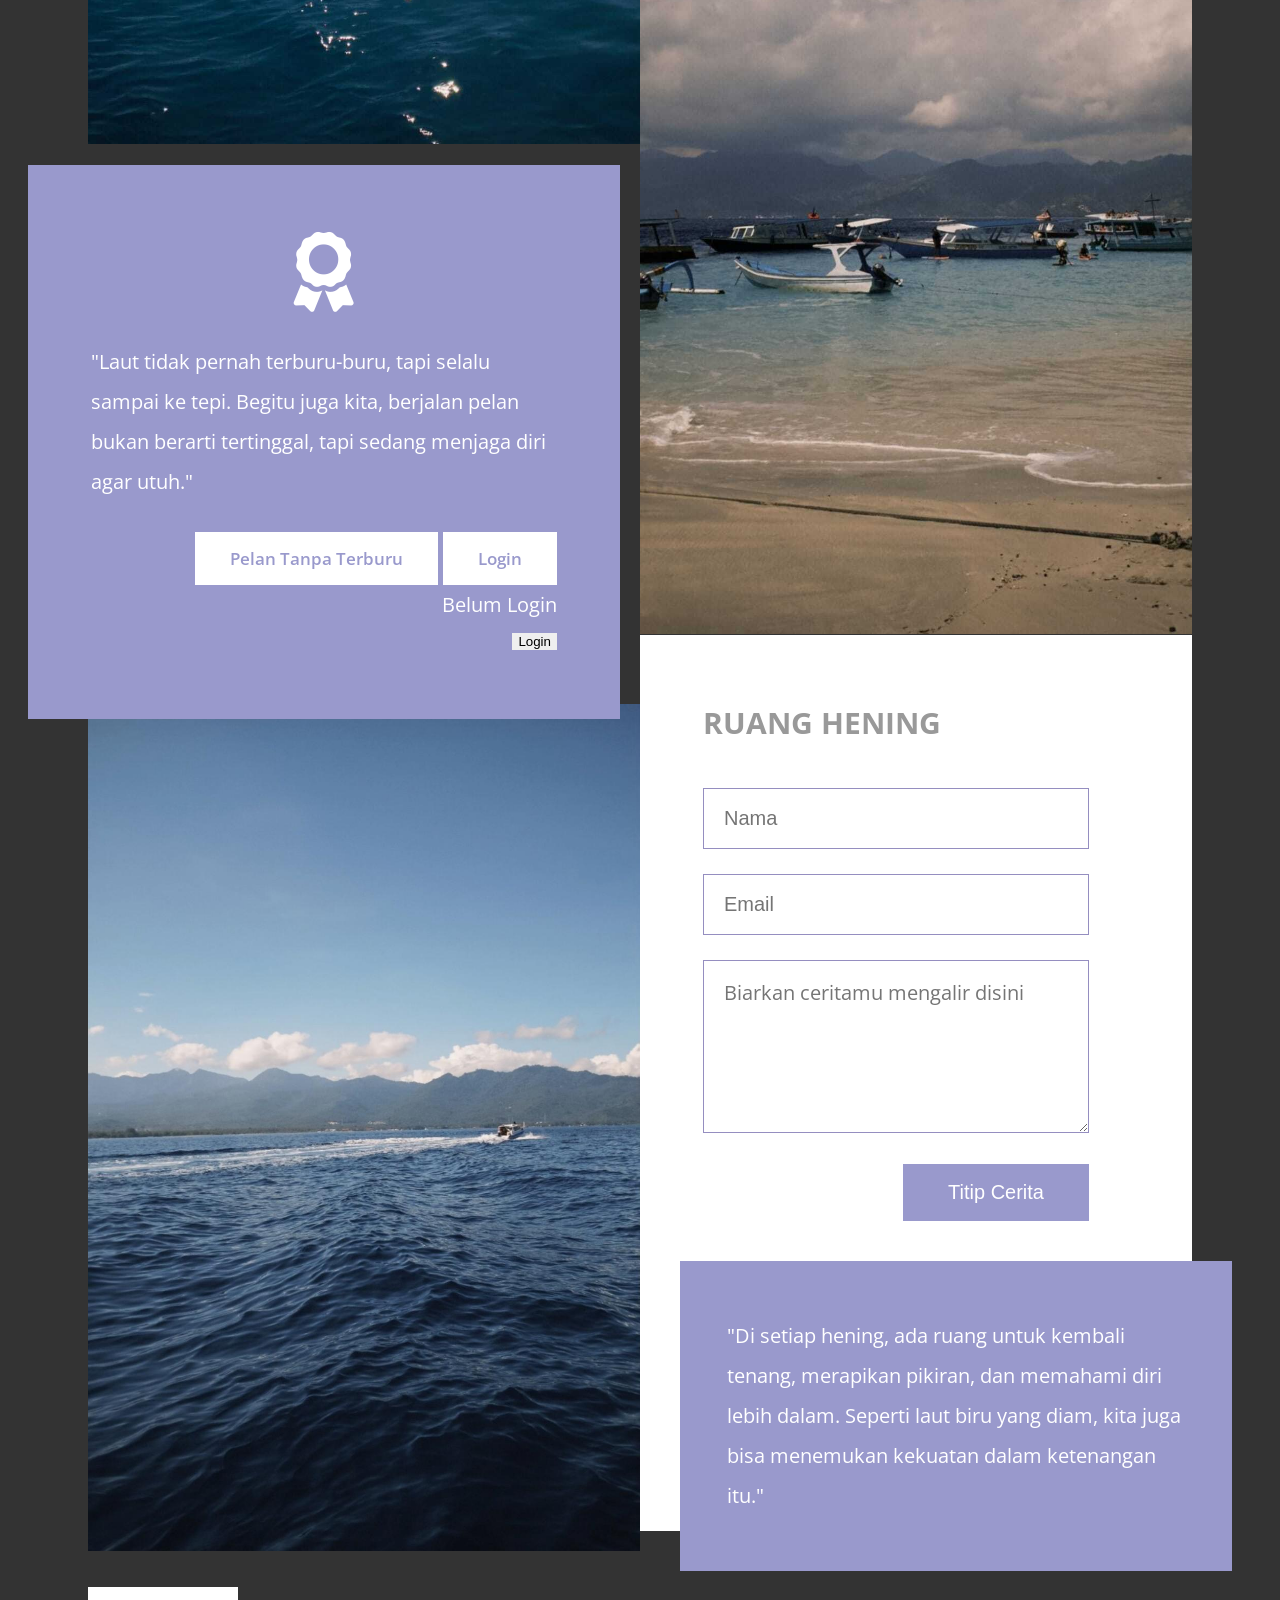
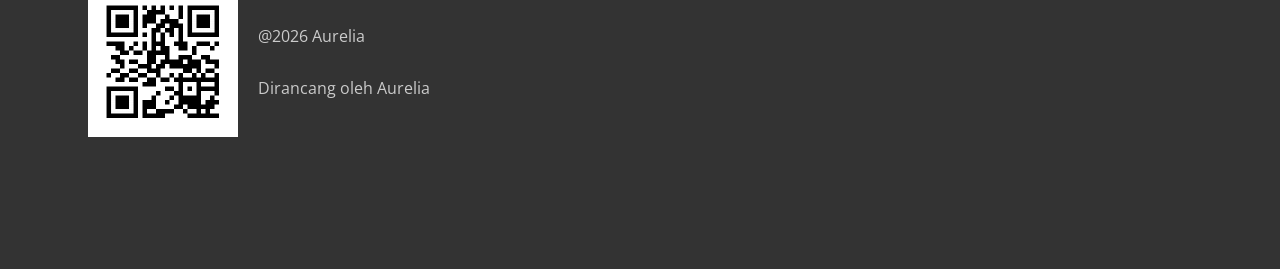
==== commit 21b94368: "Update index.html" ====
--- a/index.html
+++ b/index.html
@@ -108,8 +108,12 @@
                 </div>
             </div>
         </div>
-        <iframe width="855" height="481" src="https://www.youtube.com/embed/cds-Zd9msdQ" title="Cara Aku Keluar dari Hidup yang Bikin Capek &amp; Stuck | Mindset Shift &amp; Healing" frameborder="0" allow="accelerometer; autoplay; clipboard-write; encrypted-media; gyroscope; picture-in-picture; web-share" referrerpolicy="strict-origin-when-cross-origin" allowfullscreen></iframe>
-                    <iframe src="https://www.google.com/maps/embed?pb=!1m18!1m12!1m3!1d3952.8996319272687!2d110.39281007500517!3d-7.80044999221977!2m3!1f0!2f0!3f0!3m2!1i1024!2i768!4f13.1!3m3!1m2!1s0x2e7a57669d43fe55%3A0x75fae1bb400d4da5!2sSMA%20Negeri%208%20Yogyakarta!5e0!3m2!1sid!2sid!4v1779973404784!5m2!1sid!2sid" width="600" height="450" style="border:0;" allowfullscreen="" loading="lazy" referrerpolicy="no-referrer-when-downgrade"></iframe>
+    <div style="display:flex;gap:20px;">
+
+        <iframe width="400" height="250" src="https://www.youtube.com/embed/cds-Zd9msdQ" title="Cara Aku Keluar dari Hidup yang Bikin Capek &amp; Stuck | Mindset Shift &amp; Healing" frameborder="0" allow="accelerometer; autoplay; clipboard-write; encrypted-media; gyroscope; picture-in-picture; web-share" referrerpolicy="strict-origin-when-cross-origin" allowfullscreen></iframe>
+        <iframe width="400" height="250" src="https://www.google.com/maps/embed?pb=!1m18!1m12!1m3!1d3952.8996319272687!2d110.39281007500517!3d-7.80044999221977!2m3!1f0!2f0!3f0!3m2!1i1024!2i768!4f13.1!3m3!1m2!1s0x2e7a57669d43fe55%3A0x75fae1bb400d4da5!2sSMA%20Negeri%208%20Yogyakarta!5e0!3m2!1sid!2sid!4v1779973404784!5m2!1sid!2sid" width="600" height="450" style="border:0;" allowfullscreen="" loading="lazy" referrerpolicy="no-referrer-when-downgrade"></iframe>
+    
+    </div>
     </main>
     <script src="js/jquery-3.3.1.min.js"></script>
     <!-- https://jquery.com/download/ -->
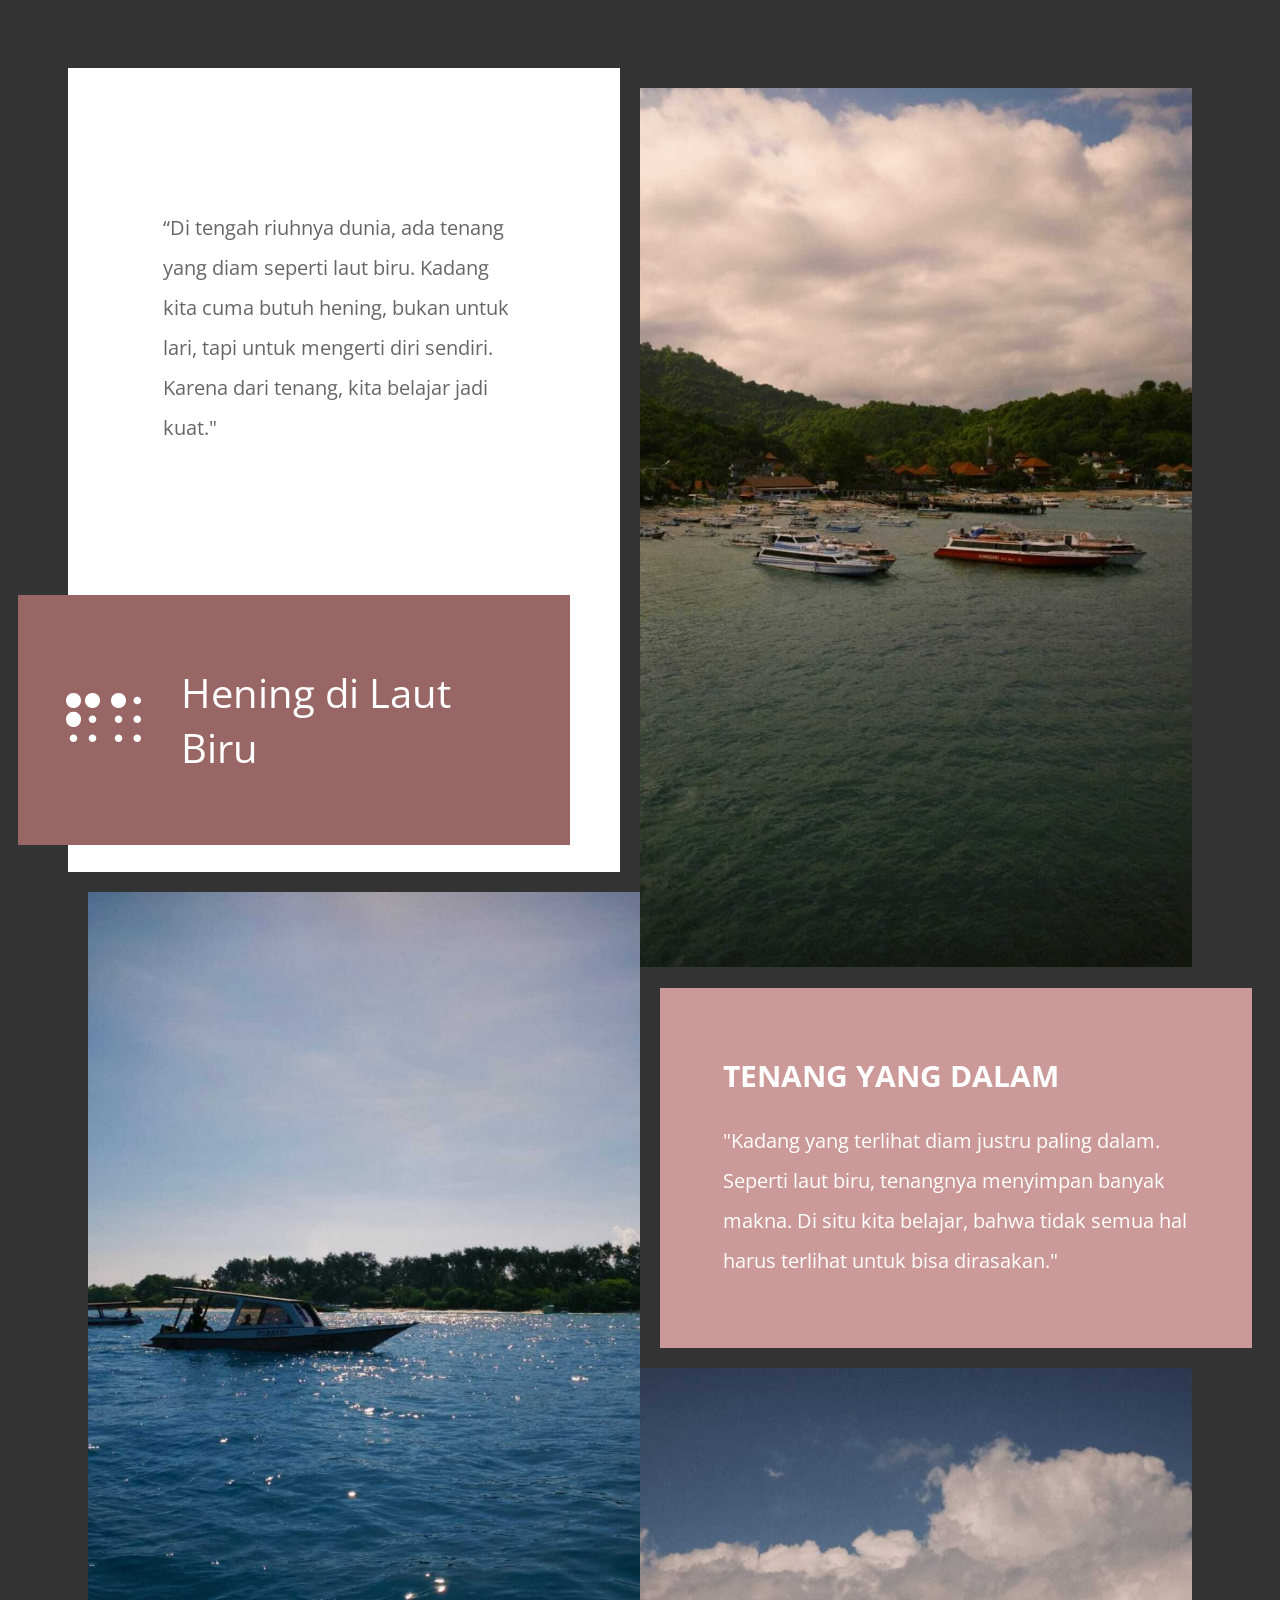
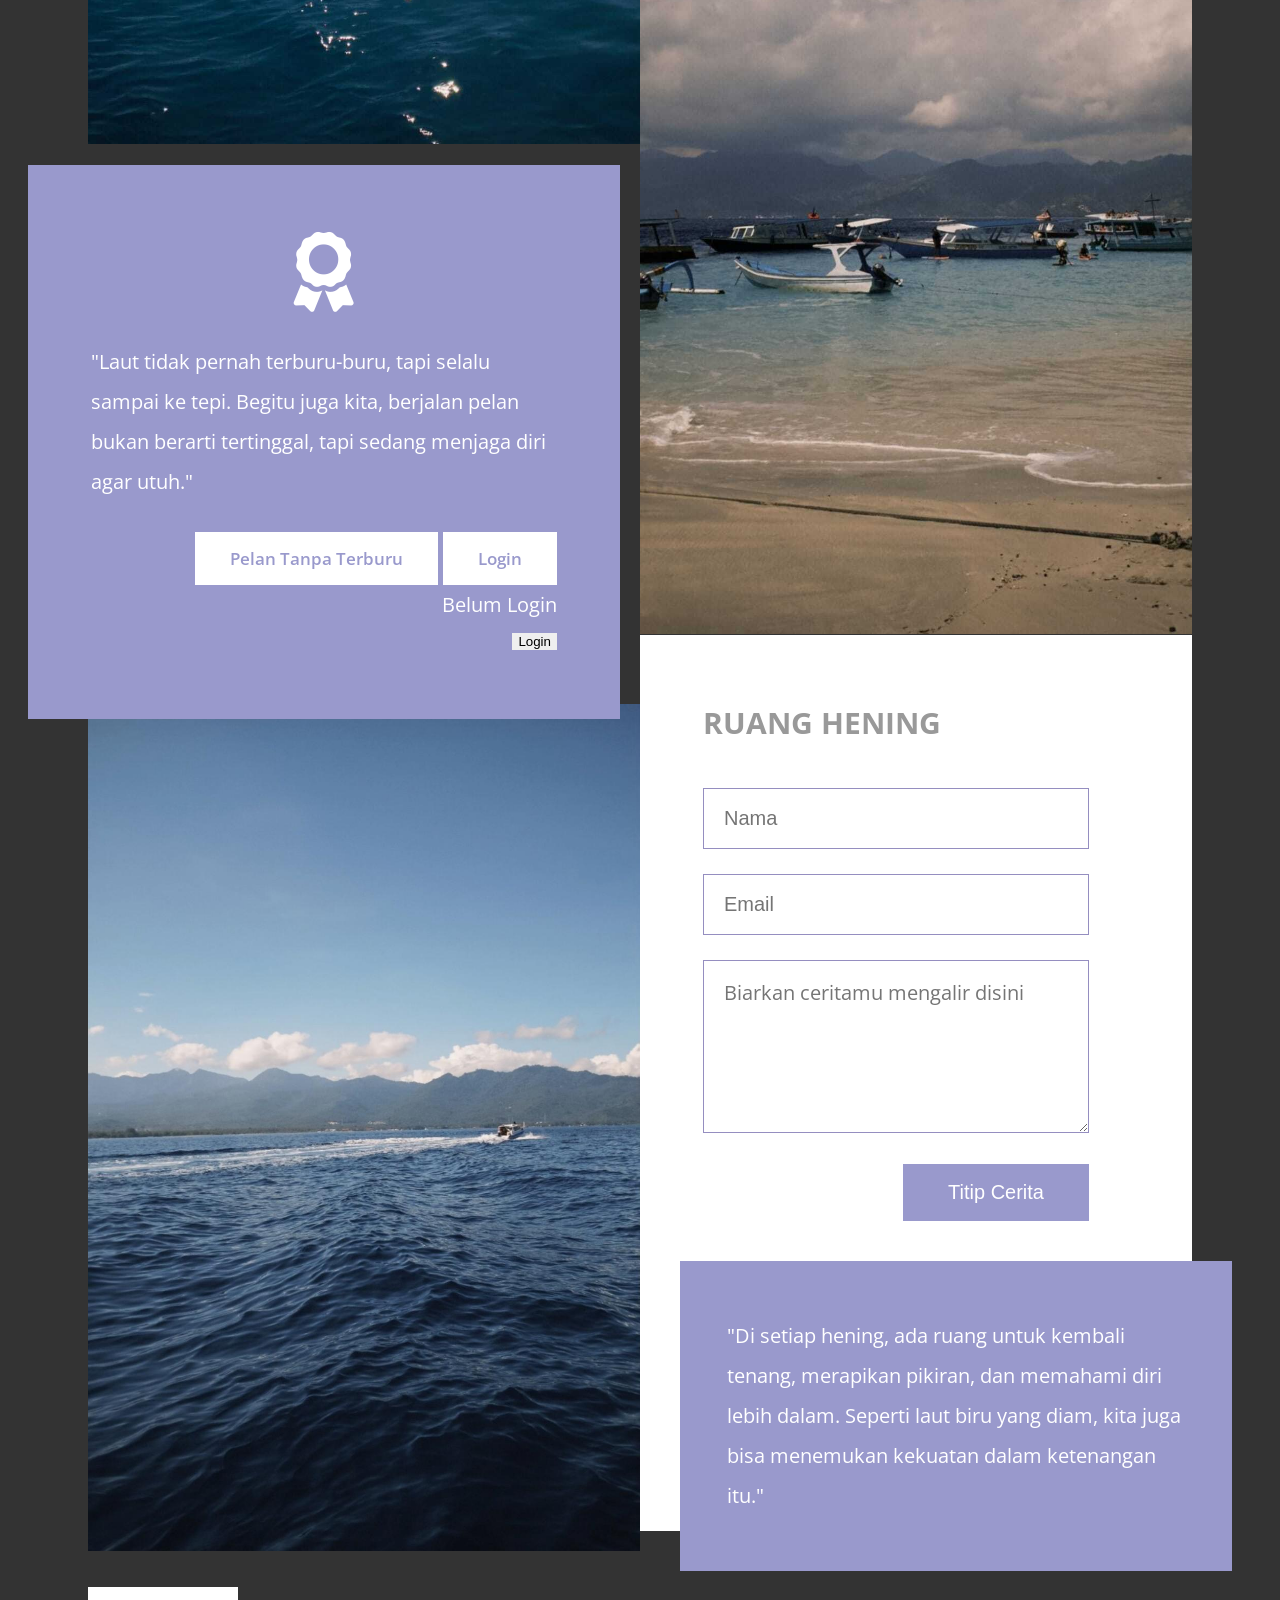
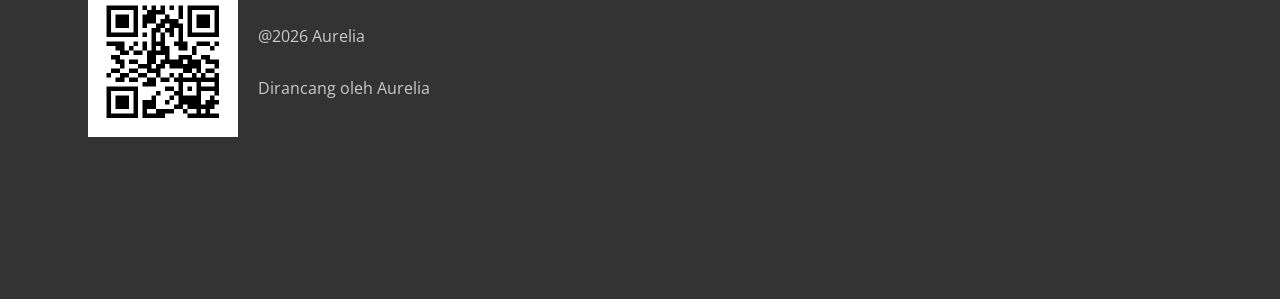
==== commit ff5fdcfd: "Update index.html" ====
--- a/index.html
+++ b/index.html
@@ -108,7 +108,7 @@
                 </div>
             </div>
         </div>
-    <div style="display:flex;gap:20px;">
+    <div style="display:flex;gap:20px;margin-top:30px;">
 
         <iframe width="400" height="250" src="https://www.youtube.com/embed/cds-Zd9msdQ" title="Cara Aku Keluar dari Hidup yang Bikin Capek &amp; Stuck | Mindset Shift &amp; Healing" frameborder="0" allow="accelerometer; autoplay; clipboard-write; encrypted-media; gyroscope; picture-in-picture; web-share" referrerpolicy="strict-origin-when-cross-origin" allowfullscreen></iframe>
         <iframe width="400" height="250" src="https://www.google.com/maps/embed?pb=!1m18!1m12!1m3!1d3952.8996319272687!2d110.39281007500517!3d-7.80044999221977!2m3!1f0!2f0!3f0!3m2!1i1024!2i768!4f13.1!3m3!1m2!1s0x2e7a57669d43fe55%3A0x75fae1bb400d4da5!2sSMA%20Negeri%208%20Yogyakarta!5e0!3m2!1sid!2sid!4v1779973404784!5m2!1sid!2sid" width="600" height="450" style="border:0;" allowfullscreen="" loading="lazy" referrerpolicy="no-referrer-when-downgrade"></iframe>
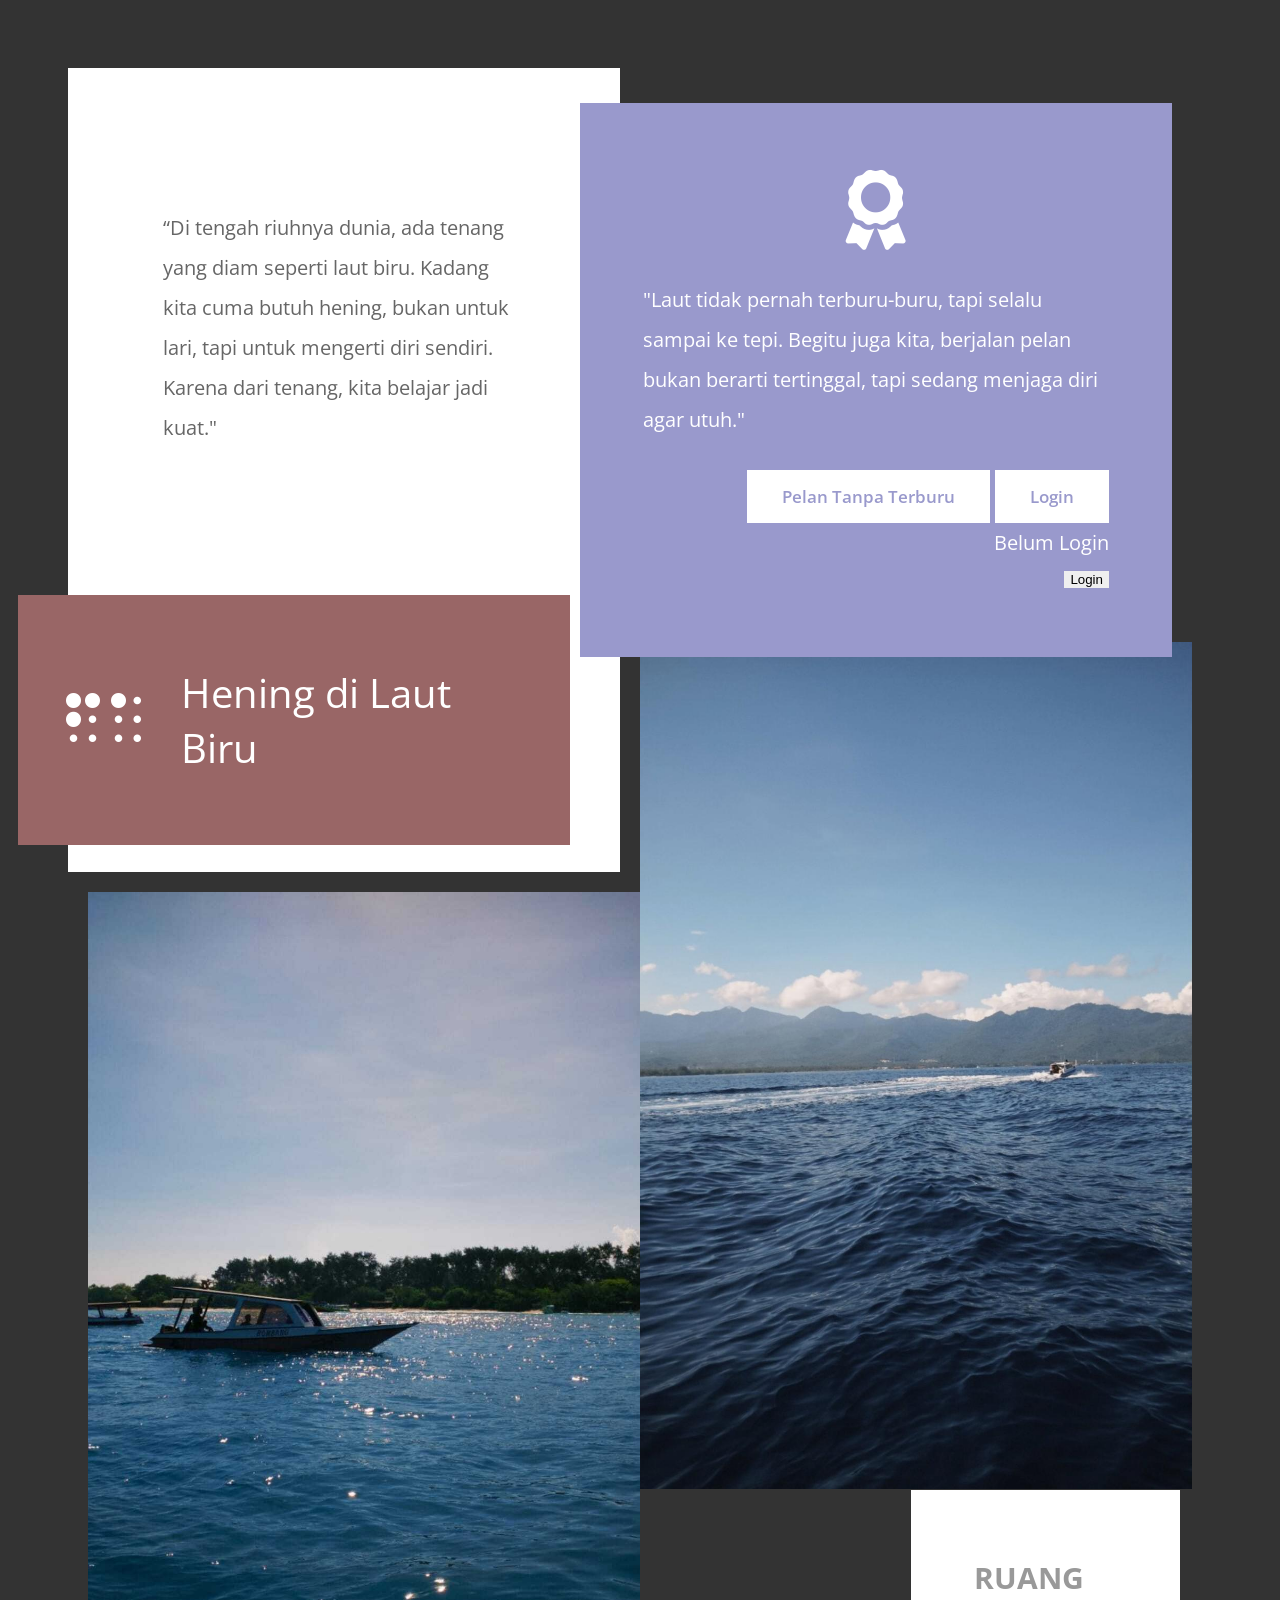
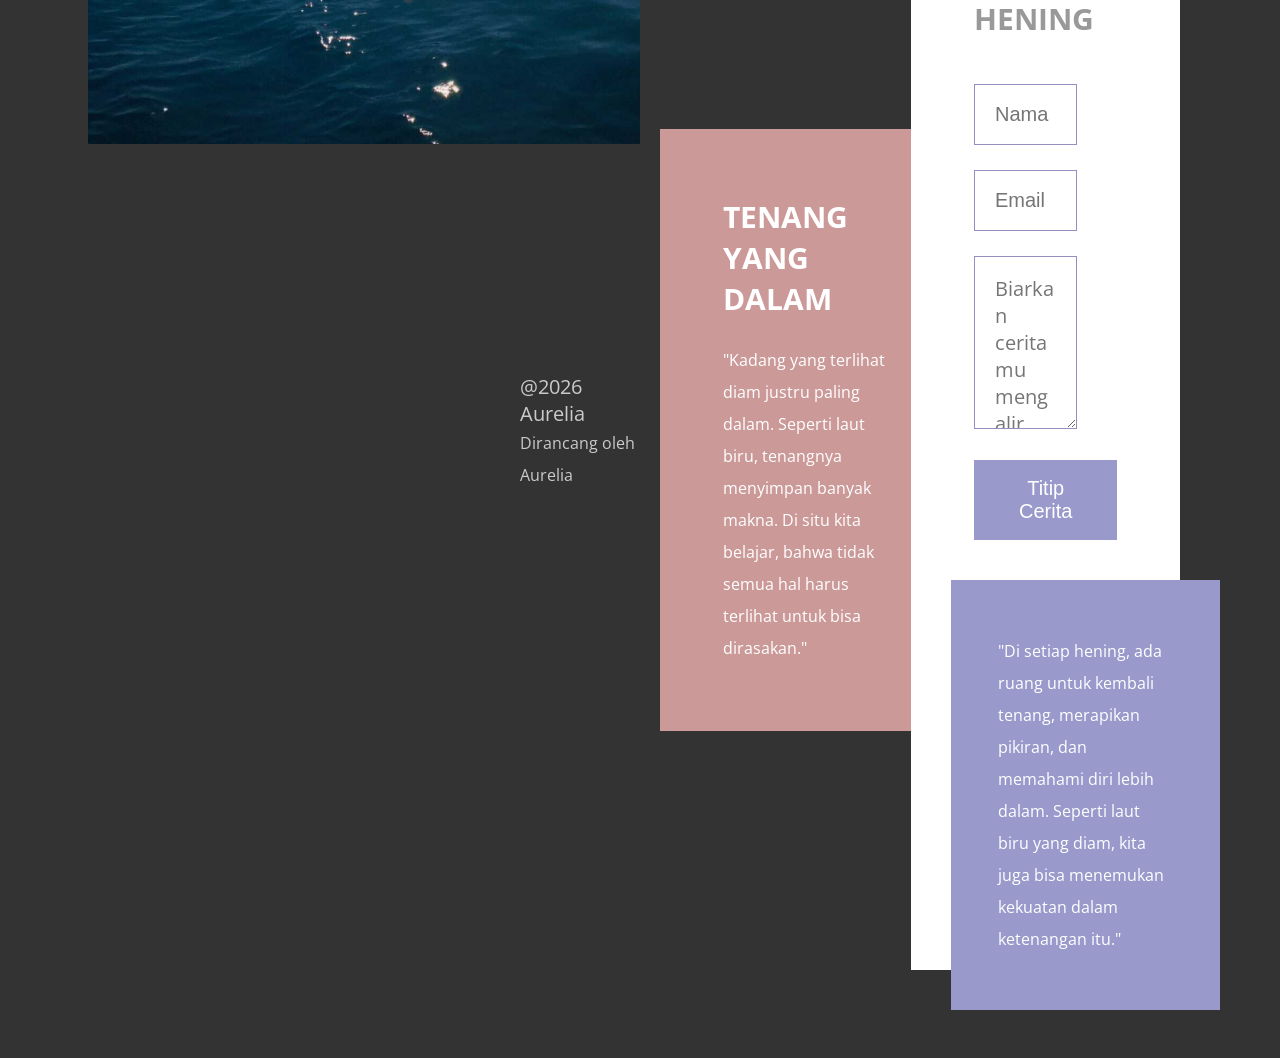
==== commit 4bf93106: "Update index.html" ====
--- a/index.html
+++ b/index.html
@@ -50,8 +50,8 @@
             <img src="img/image-04.jpg" alt="Image" class="tm-img-left">
         </div>
         <div class="tm-footer" id="tmFooter" data-desktop-seq-no="5" data-mobile-seq-no="9">
-            <img src="img/qr-link-tooplate.png" alt="QR Code" class="tm-img-qr">
-            <div>
+            <div> 
+             <div style="margin-left:-120px;>
                 <p class="tm-mb-small">@2026 Aurelia</p>
                 <p>Dirancang oleh Aurelia</p>
             </div>
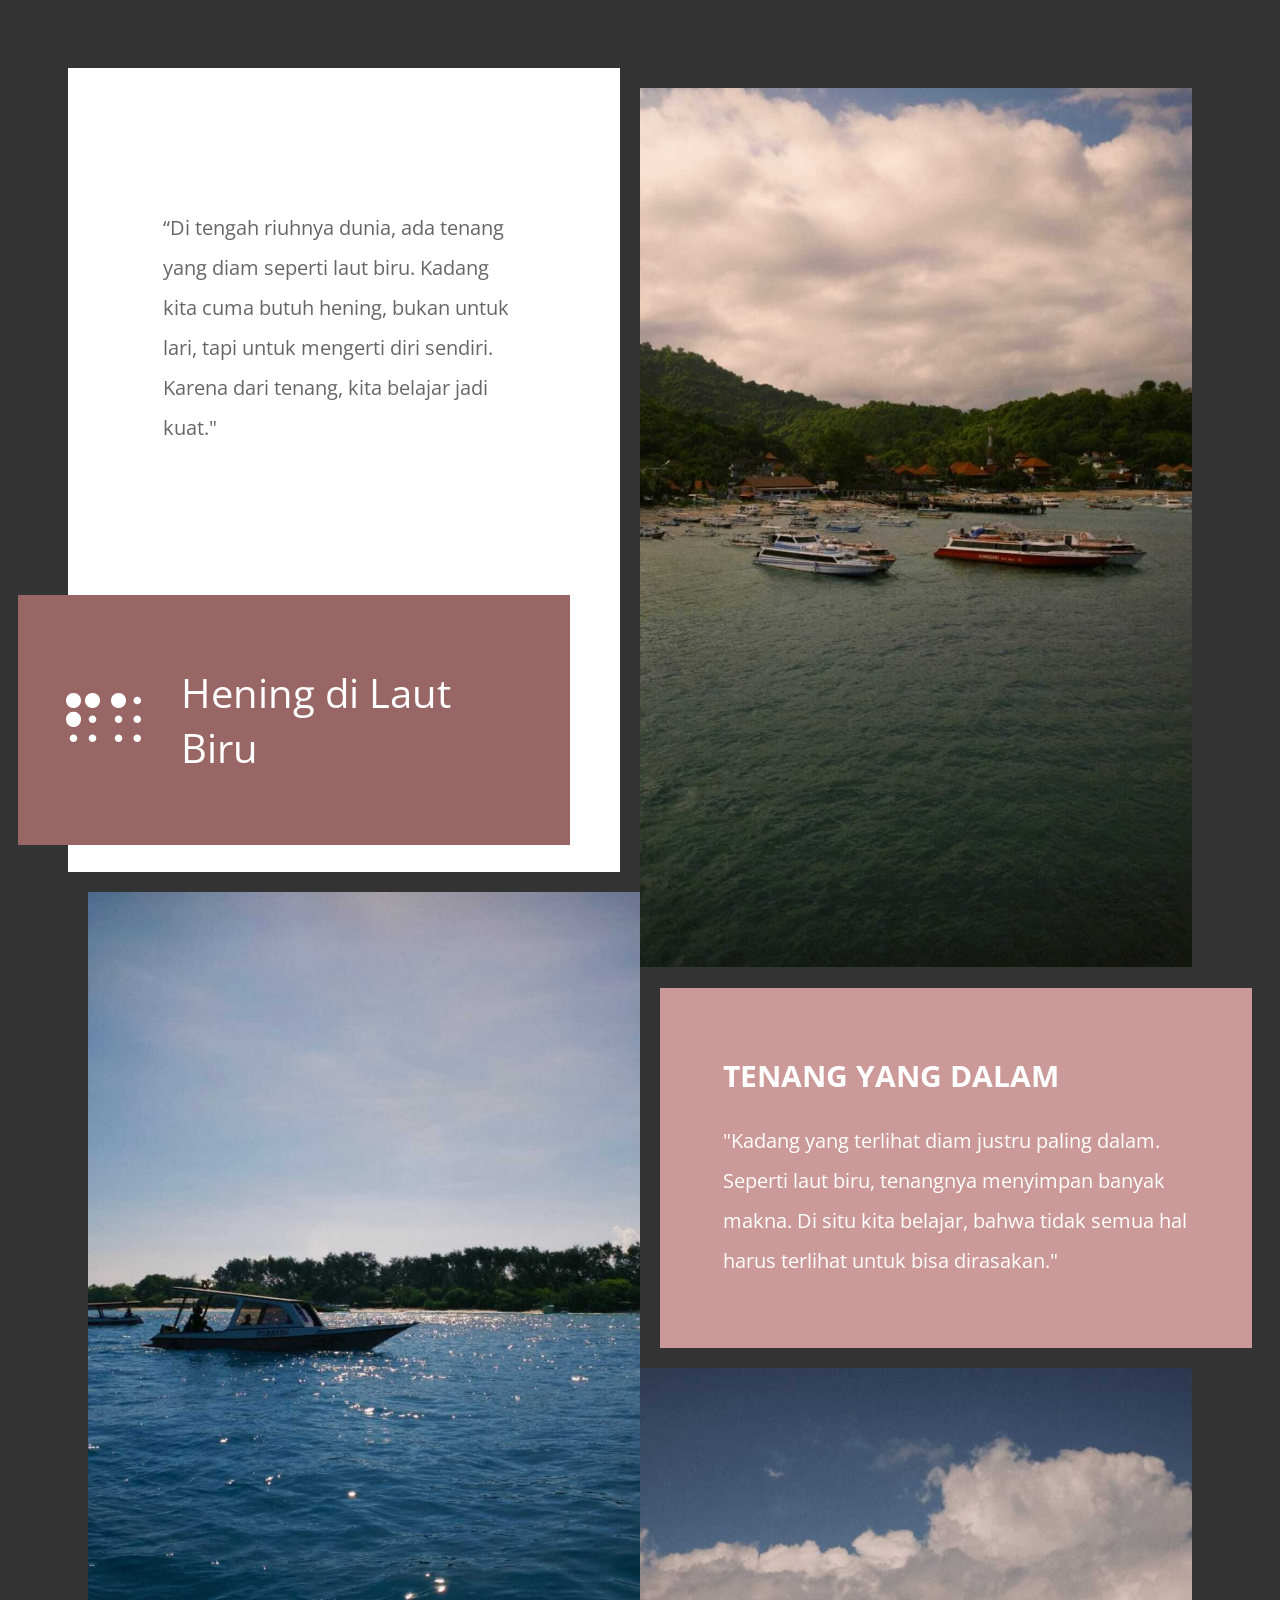
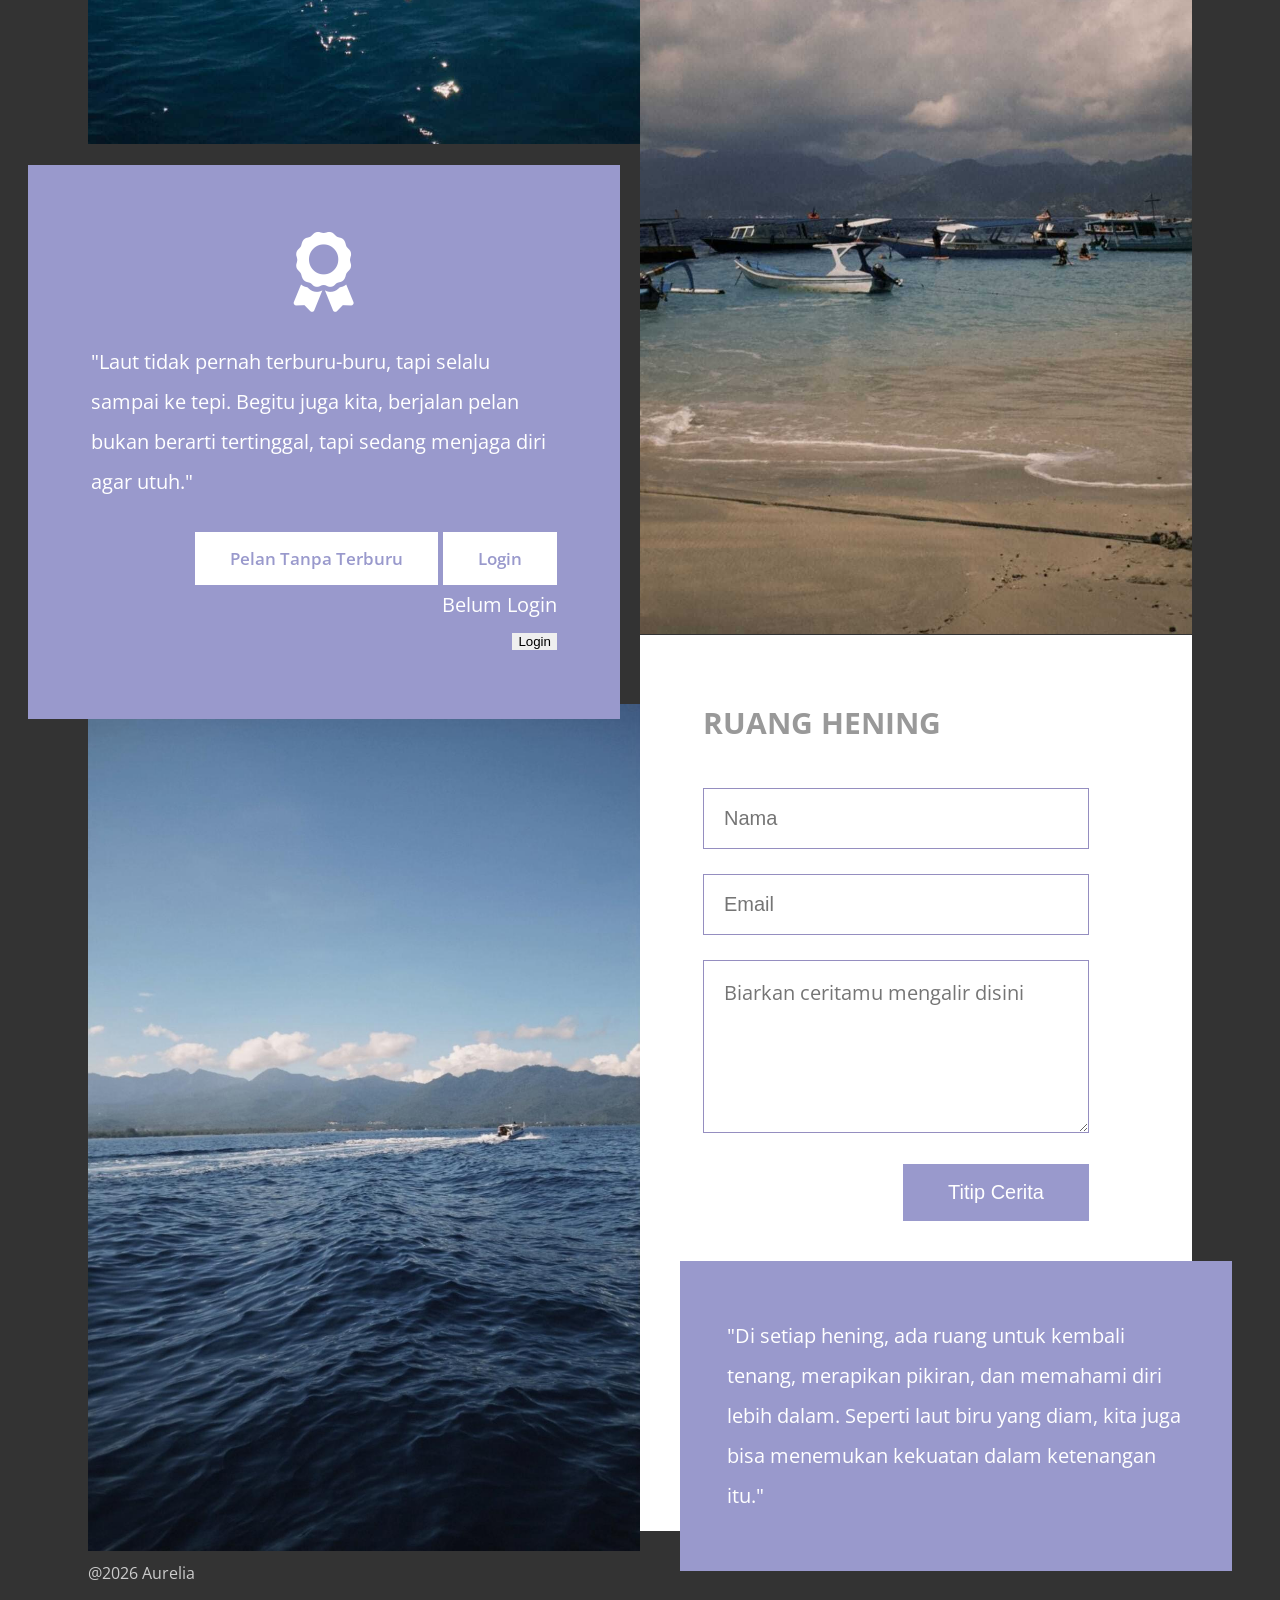
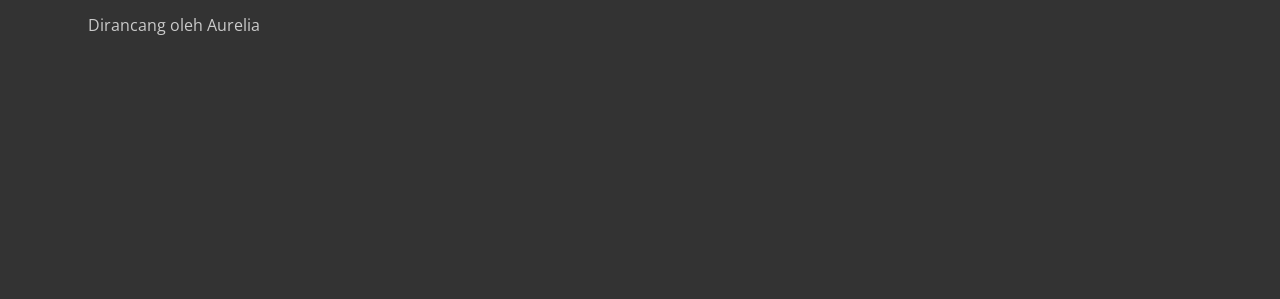
==== commit c59fc0fd: "Update index.html" ====
--- a/index.html
+++ b/index.html
@@ -51,7 +51,6 @@
         </div>
         <div class="tm-footer" id="tmFooter" data-desktop-seq-no="5" data-mobile-seq-no="9">
             <div> 
-             <div style="margin-left:-120px;>
                 <p class="tm-mb-small">@2026 Aurelia</p>
                 <p>Dirancang oleh Aurelia</p>
             </div>
